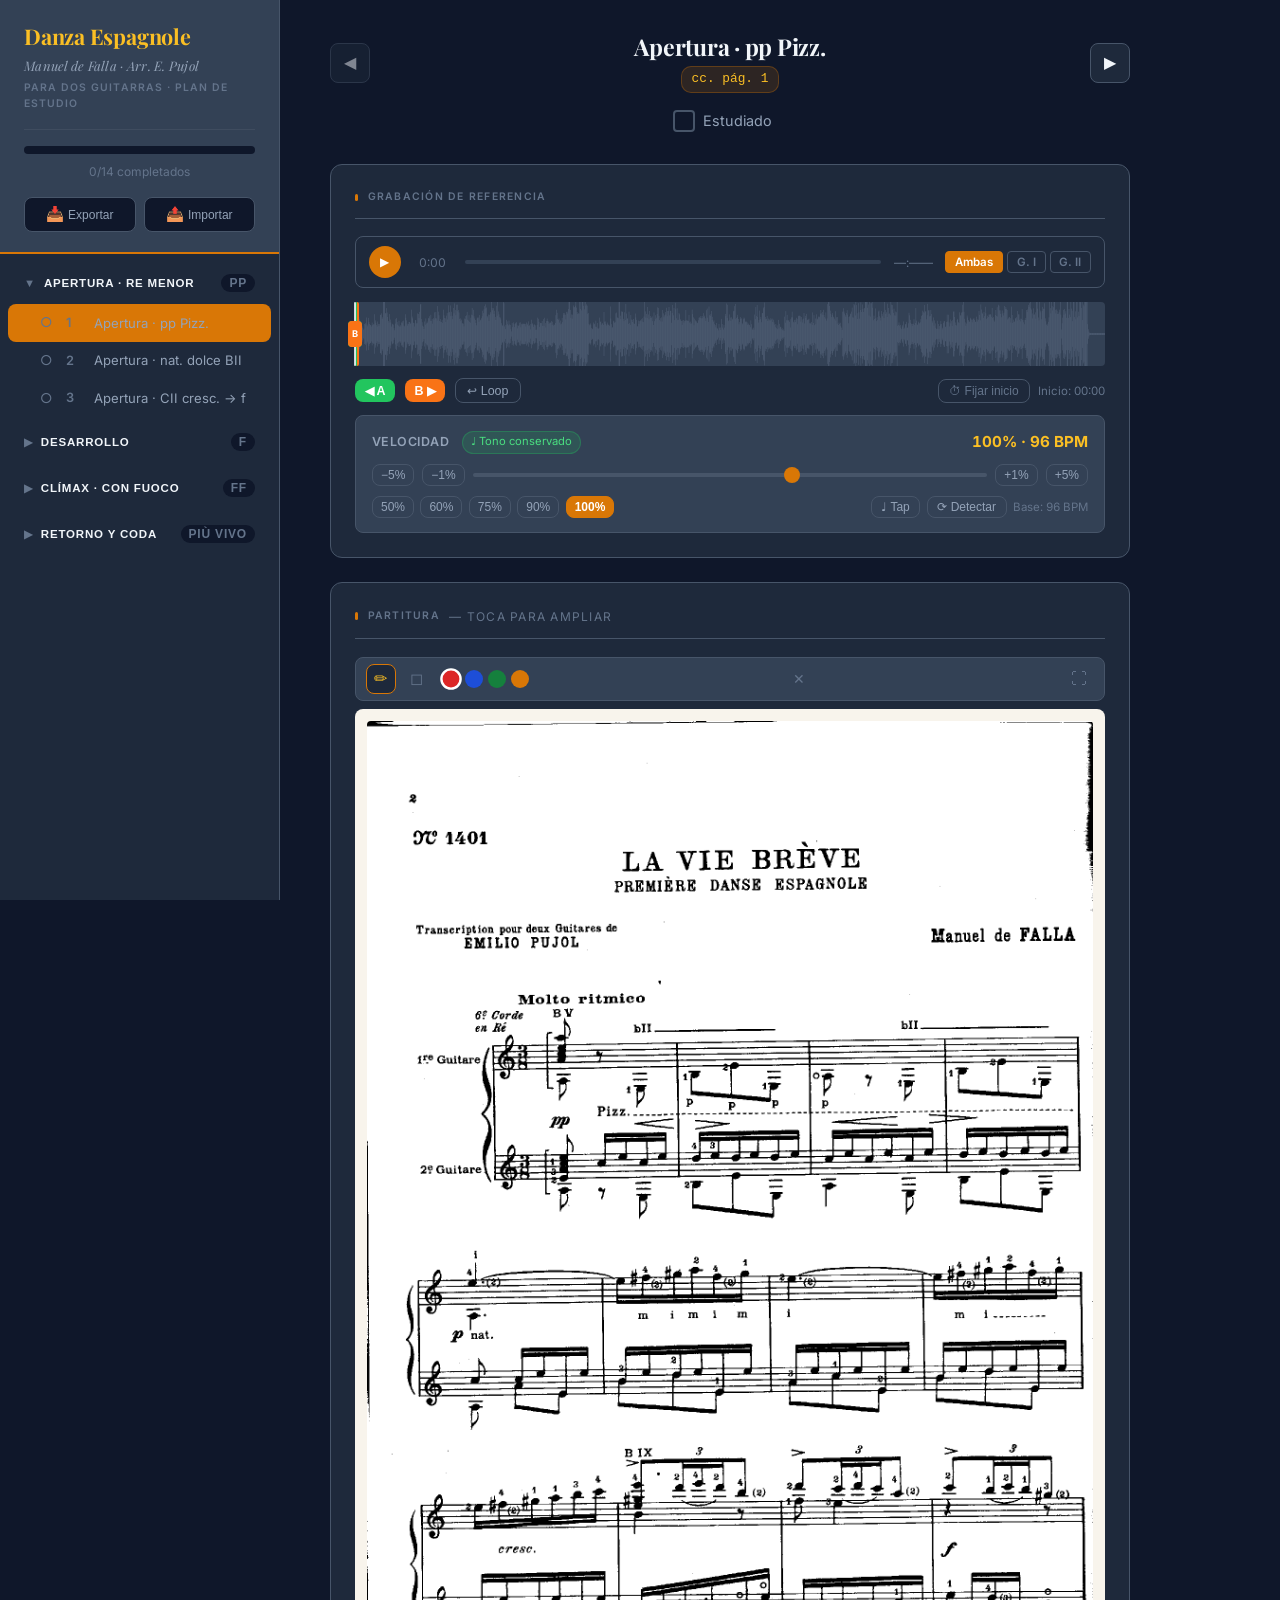
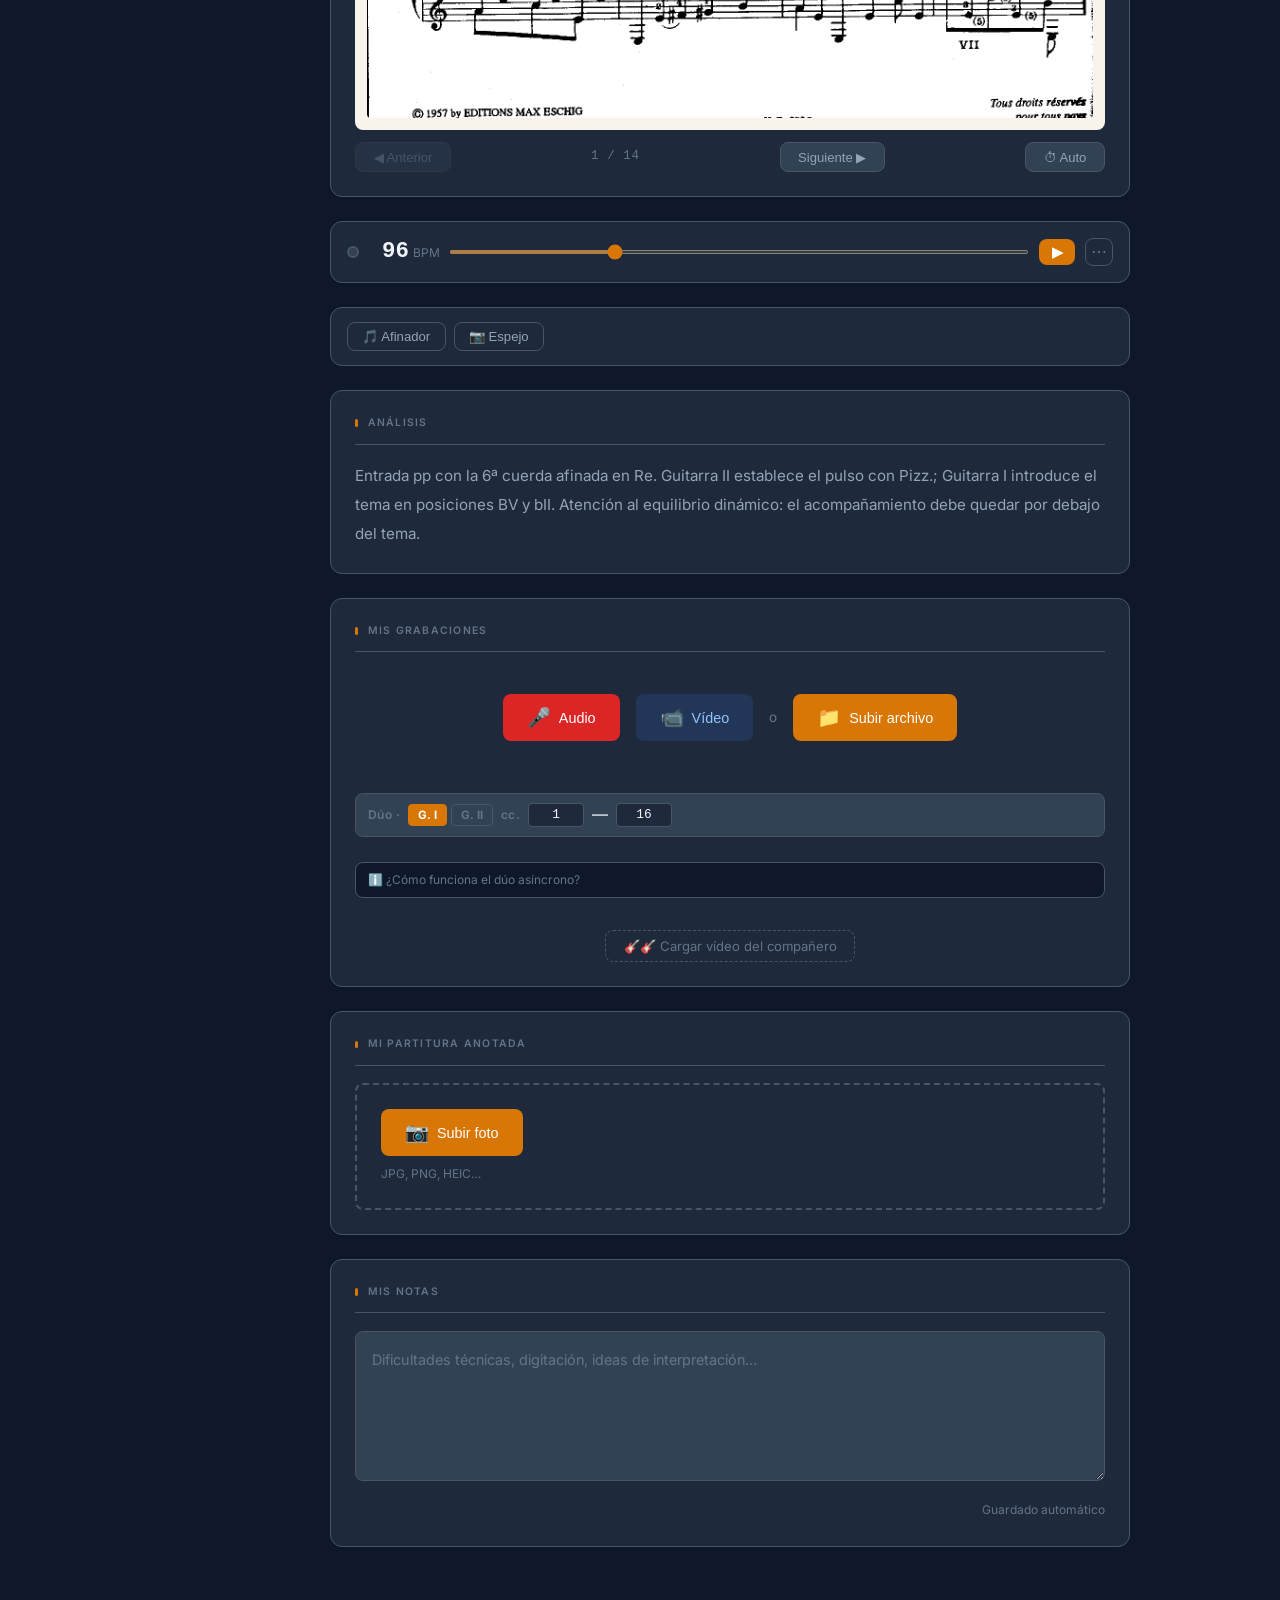
==== index.html @ 42be1118 "Add auto page-follow: score turns with audio playback Toggle button "⏱ Auto" in score nav. When acti" ====
<!DOCTYPE html>
<html lang="es">
<head>
    <meta charset="UTF-8">
    <meta name="viewport" content="width=device-width, initial-scale=1.0">
    <meta name="mobile-web-app-capable" content="yes">
    <meta name="apple-mobile-web-app-capable" content="yes">
    <meta name="apple-mobile-web-app-status-bar-style" content="black-translucent">
    <meta name="apple-mobile-web-app-title" content="Danza de Falla">
    <link rel="icon" href="data:image/svg+xml,<svg xmlns='http://www.w3.org/2000/svg' viewBox='0 0 100 100'><text y='.9em' font-size='90'>🎸</text></svg>">
    <meta name="theme-color" content="#0f172a">
    <title>Danza Espagnole · De Falla / Pujol — Plan de Estudio</title>
    <link rel="stylesheet" href="css/styles.css?v=13">
</head>
<body>
    <div class="app-container">
        <!-- Sidebar -->
        <aside class="sidebar" id="sidebar">
            <div class="sidebar-header">
                <h1>Danza Espagnole</h1>
                <p class="composer">Manuel de Falla · Arr. E. Pujol</p>
                <p class="subtitle">Para dos guitarras · Plan de Estudio</p>
                <div class="progress-container">
                    <div class="progress-bar">
                        <div class="progress-fill" id="progressFill"></div>
                    </div>
                    <span class="progress-text" id="progressText">0/14 completados</span>
                </div>

                <div class="backup-buttons">
                    <button class="backup-btn" id="exportBtn" title="Exportar backup">
                        <span>📥</span> Exportar
                    </button>
                    <button class="backup-btn" id="importBtn" title="Importar backup">
                        <span>📤</span> Importar
                    </button>
                    <input type="file" id="importInput" accept=".json" hidden>
                </div>
            </div>

            <nav class="sections-nav" id="sectionsNav">
                <div class="section-group">
                    <button class="section-header" data-section="apertura">
                        <span class="section-icon">▼</span>
                        <span class="section-title">Apertura · Re menor</span>
                        <span class="section-count">pp</span>
                    </button>
                    <div class="section-items" id="section-apertura"></div>
                </div>

                <div class="section-group">
                    <button class="section-header" data-section="desarrollo">
                        <span class="section-icon">▶</span>
                        <span class="section-title">Desarrollo</span>
                        <span class="section-count">f</span>
                    </button>
                    <div class="section-items collapsed" id="section-desarrollo"></div>
                </div>

                <div class="section-group">
                    <button class="section-header" data-section="climax">
                        <span class="section-icon">▶</span>
                        <span class="section-title">Clímax · Con fuoco</span>
                        <span class="section-count">ff</span>
                    </button>
                    <div class="section-items collapsed" id="section-climax"></div>
                </div>

                <div class="section-group">
                    <button class="section-header" data-section="coda">
                        <span class="section-icon">▶</span>
                        <span class="section-title">Retorno y Coda</span>
                        <span class="section-count">più vivo</span>
                    </button>
                    <div class="section-items collapsed" id="section-coda"></div>
                </div>
            </nav>
        </aside>

        <!-- Mobile menu button -->
        <button class="mobile-menu-btn" id="mobileMenuBtn">
            <span></span>
            <span></span>
            <span></span>
        </button>

        <!-- Main Content -->
        <main class="main-content" id="mainContent">
            <div class="pasaje-view" id="pasajeView">
                <!-- Header -->
                <div class="variation-header">
                    <div class="nav-buttons">
                        <button class="nav-btn" id="prevBtn" title="Anterior">◀</button>
                        <div class="title-block">
                            <h2 class="variation-title" id="pasajeTitulo">Cargando…</h2>
                            <span class="compases-badge" id="pasajeCompases"></span>
                        </div>
                        <button class="nav-btn" id="nextBtn" title="Siguiente">▶</button>
                    </div>
                    <div class="variation-status">
                        <label class="checkbox-container">
                            <input type="checkbox" id="completedCheckbox">
                            <span class="checkmark"></span>
                            <span class="checkbox-label">Estudiado</span>
                        </label>
                        <span class="date-completed" id="dateCompleted"></span>
                    </div>
                </div>

                <!-- Reference Recording -->
                <div class="reference-section">
                    <h3>Grabación de referencia</h3>

                    <!-- Audio element oculto — toda la lógica JS existente lo usa por id="refVideo" -->
                    <audio id="refVideo" preload="metadata">
                        <source src="media/danza-vida-breve-1080p.mp4" type="video/mp4">
                    </audio>

                    <!-- Barra de reproductor compacta -->
                    <div class="audio-player-bar">
                        <button class="audio-play-btn" id="audioPlayBtn" title="Reproducir / Pausar">▶</button>
                        <span class="audio-time" id="audioTime">0:00</span>
                        <div class="audio-seek-wrap" id="audioSeekWrap">
                            <div class="audio-seek-fill" id="audioSeekFill"></div>
                        </div>
                        <span class="audio-time" id="audioDuration">—:——</span>
                        <div class="source-selector">
                            <button class="src-btn active" data-src="both">Ambas</button>
                            <button class="src-btn" data-src="guitar1">G. I</button>
                            <button class="src-btn" data-src="guitar2">G. II</button>
                        </div>
                    </div>

                    <div class="ab-timeline" id="abTimeline">
                        <canvas id="waveformCanvas" class="waveform-canvas"></canvas>
                        <div class="ab-region" id="abRegion"></div>
                        <div class="ab-cursor" id="abCursor"></div>
                        <div class="ab-handle ab-handle-a" id="handleA"><span class="ab-label">A</span></div>
                        <div class="ab-handle ab-handle-b" id="handleB"><span class="ab-label">B</span></div>
                    </div>
                    <div class="video-controls-bar">
                        <button class="ab-set-btn ab-set-a" id="setABtn" title="Marcar A en posición actual">◀ A</button>
                        <button class="ab-set-btn ab-set-b" id="setBBtn" title="Marcar B en posición actual">B ▶</button>
                        <button class="loop-btn" id="loopBtn">↩ Loop</button>
                        <div class="time-set-controls">
                            <button class="time-set-btn" id="setTimeBtn" title="Fijar como inicio de sección">⏱ Fijar inicio</button>
                            <span class="time-set-hint" id="timeSetHint"></span>
                        </div>
                    </div>

                    <!-- Panel de velocidad / BPM -->
                    <div class="speed-panel">
                        <div class="speed-header">
                            <span class="speed-title">Velocidad</span>
                            <span class="pitch-badge">♩ Tono conservado</span>
                            <span class="speed-readout" id="speedReadout">100% · 96 BPM</span>
                        </div>
                        <div class="speed-slider-row">
                            <button class="speed-step" data-delta="-5">−5%</button>
                            <button class="speed-step" data-delta="-1">−1%</button>
                            <input type="range" id="speedSlider" min="50" max="130" step="1" value="100">
                            <button class="speed-step" data-delta="1">+1%</button>
                            <button class="speed-step" data-delta="5">+5%</button>
                        </div>
                        <div class="speed-bottom-row">
                            <button class="speed-preset" data-pct="50">50%</button>
                            <button class="speed-preset" data-pct="60">60%</button>
                            <button class="speed-preset" data-pct="75">75%</button>
                            <button class="speed-preset" data-pct="90">90%</button>
                            <button class="speed-preset active" data-pct="100">100%</button>
                            <span class="speed-sep"></span>
                            <button class="tap-btn" id="tapBtn">♩ Tap</button>
                            <button class="detect-btn" id="detectBtn">⟳ Detectar</button>
                            <span class="bpm-base-label" id="bpmBaseLabel">Base: 96 BPM</span>
                        </div>
                    </div>
                </div>

                <!-- Score Image -->
                <div class="manuscript-section">
                    <h3>Partitura <span class="zoom-hint">— toca para ampliar</span></h3>
                    <div class="annotation-toolbar" id="annotationToolbar">
                        <button class="anno-btn active" id="annoPencil" title="Lápiz">✏</button>
                        <button class="anno-btn" id="annoEraser" title="Goma">◻</button>
                        <div class="anno-colors">
                            <button class="anno-color-btn active" data-color="#dc2626" title="Rojo" style="background:#dc2626"></button>
                            <button class="anno-color-btn" data-color="#1d4ed8" title="Azul" style="background:#1d4ed8"></button>
                            <button class="anno-color-btn" data-color="#15803d" title="Verde" style="background:#15803d"></button>
                            <button class="anno-color-btn" data-color="#d97706" title="Naranja" style="background:#d97706"></button>
                        </div>
                        <button class="anno-clear-btn" id="annoClear" title="Borrar anotaciones">✕</button>
                    <button class="anno-btn anno-open-fs" id="annoOpenFs" title="Pantalla completa">⛶</button>
                    </div>
                    <div class="manuscript-container">
                        <div class="score-annotation-wrapper">
                            <img id="manuscriptImg" src="" alt="Partitura" title="Toca para ampliar">
                            <canvas id="annotationCanvas" class="annotation-canvas"></canvas>
                        </div>
                    </div>
                    <div class="score-page-nav">
                        <button class="page-nav-btn" id="scorePrevBtn" title="Página anterior (←)" disabled>◀ Anterior</button>
                        <span class="page-nav-info" id="pageNavInfo">1 / 14</span>
                        <button class="page-nav-btn" id="scoreNextBtn" title="Página siguiente (→)">Siguiente ▶</button>
                        <button class="page-nav-btn page-auto-btn" id="autoFollowBtn" title="Pasar páginas automáticamente según el audio">⏱ Auto</button>
                    </div>
                </div>

                <!-- Fullscreen overlay -->
                <div class="score-overlay" id="scoreOverlay">
                    <img id="scoreOverlayImg" src="" alt="Partitura ampliada">
                </div>

                <!-- Metronome (compact) -->
                <div class="metronome-section">
                    <div class="metro-compact">
                        <span class="metro-beat" id="metroBeat"></span>
                        <div class="metro-bpm-display">
                            <span class="metro-bpm" id="metroBpm">96</span>
                            <span class="metro-label">BPM</span>
                        </div>
                        <input type="range" class="metro-slider" id="metroSlider" min="40" max="240" value="96">
                        <button class="metro-btn" id="metroBtn">▶</button>
                        <button class="metro-more-btn" id="metroMoreBtn" title="Más opciones">⋯</button>
                    </div>
                    <div class="metro-extras" id="metroExtras">
                        <div class="metro-presets">
                            <button class="metro-preset" data-bpm="60">60</button>
                            <button class="metro-preset" data-bpm="72">72</button>
                            <button class="metro-preset active" data-bpm="96">96 ♩</button>
                            <button class="metro-preset" data-bpm="108">108</button>
                            <button class="metro-preset" data-bpm="120">120</button>
                        </div>
                        <div class="tempo-log-container">
                            <button class="tempo-save-btn" id="tempoSaveBtn">Guardar sesión · <span id="tempoSaveBpmLabel">96</span> BPM</button>
                            <div class="tempo-history" id="tempoHistory"></div>
                        </div>
                    </div>
                </div>

                <!-- Herramientas -->
                <div class="tools-section">
                    <div class="tools-toggle-row">
                        <button class="tool-toggle-btn" id="tunerToggle">🎵 Afinador</button>
                        <button class="tool-toggle-btn" id="mirrorToggle">📷 Espejo</button>
                    </div>

                    <div class="tuner-panel" id="tunerPanel" style="display:none">
                        <div class="tuner-gauge-wrap">
                            <span class="gauge-sign">♭</span>
                            <div class="gauge-track">
                                <div class="gauge-center-mark"></div>
                                <div class="gauge-needle" id="gaugeNeedle"></div>
                            </div>
                            <span class="gauge-sign">♯</span>
                        </div>
                        <div class="tuner-note-display">
                            <span class="tuner-note" id="tunerNote">—</span><span class="tuner-octave" id="tunerOctave"></span>
                        </div>
                        <div class="tuner-cents" id="tunerCents"></div>
                        <div class="tuner-strings">
                            <span class="string-ref" data-note="E2">E2</span>
                            <span class="string-ref" data-note="A2">A2</span>
                            <span class="string-ref" data-note="D3">D3</span>
                            <span class="string-ref" data-note="G3">G3</span>
                            <span class="string-ref" data-note="B3">B3</span>
                            <span class="string-ref" data-note="E4">E4</span>
                        </div>
                    </div>

                    <div class="mirror-panel" id="mirrorPanel" style="display:none">
                        <video id="mirrorVideo" autoplay muted playsinline class="mirror-video"></video>
                    </div>
                </div>

                <!-- Description -->
                <div class="description-section">
                    <h3>Análisis</h3>
                    <p id="pasajeDescripcion"></p>
                </div>

                <!-- Recording Section -->
                <div class="recording-section">
                    <h3>Mis Grabaciones</h3>
                    <div class="recording-container">
                        <div class="audio-options" id="audioOptions">
                            <button class="record-btn" id="recordBtn">
                                <span class="record-icon">🎤</span>
                                <span>Audio</span>
                            </button>
                            <button class="record-btn record-btn-video" id="recordVideoBtn">
                                <span class="record-icon">📹</span>
                                <span>Vídeo</span>
                            </button>
                            <span class="audio-separator">o</span>
                            <input type="file" id="audioInput" accept="audio/*" hidden>
                            <button class="upload-btn" id="uploadBtn">
                                <span class="upload-icon">📁</span>
                                <span>Subir archivo</span>
                            </button>
                        </div>
                        <!-- Dúo bar: guitarra + compás -->
                        <div class="duo-bar" id="duoBar">
                            <span class="duo-bar-label">Dúo ·</span>
                            <div class="duo-guitar-sel">
                                <button class="duo-g-btn active" data-g="I">G. I</button>
                                <button class="duo-g-btn" data-g="II">G. II</button>
                            </div>
                            <span class="duo-bar-label">cc.</span>
                            <input type="number" id="duoCcFrom" class="duo-cc-input" min="1" max="999" value="1">
                            <span class="duo-bar-sep">—</span>
                            <input type="number" id="duoCcTo" class="duo-cc-input" min="1" max="999" value="16">
                        </div>
                        <div class="recorder-active" id="recorderActive" style="display: none;">
                            <div class="recording-indicator">
                                <span class="rec-dot"></span>
                                <span class="rec-text">REC</span>
                                <span class="rec-time" id="recTime">00:00</span>
                            </div>
                            <button class="stop-btn" id="stopBtn">
                                <span>■</span> Parar
                            </button>
                        </div>
                        <!-- Webcam preview durante grabación de vídeo -->
                        <div class="video-recorder-active" id="videoRecorderActive" style="display: none;">
                            <video id="webcamPreview" autoplay muted playsinline class="webcam-preview"></video>
                            <div class="recording-indicator">
                                <span class="rec-dot"></span>
                                <span class="rec-text">REC</span>
                                <span class="rec-time" id="recVideoTime">00:00</span>
                            </div>
                            <button class="stop-btn" id="stopVideoBtn">
                                <span>■</span> Parar
                            </button>
                        </div>
                        <div class="recordings-list" id="recordingsList"></div>
                        <div class="recordings-list" id="videosList"></div>

                        <!-- Explicación dúo -->
                        <details class="duo-info">
                            <summary>ℹ️ ¿Cómo funciona el dúo asíncrono?</summary>
                            <ol class="duo-info-steps">
                                <li><strong>Persona A</strong> selecciona <em>G. I</em> (o G. II), escribe el rango de compases, graba su parte y descarga el vídeo con ⬇. Lo manda por WhatsApp o email.</li>
                                <li><strong>Persona B</strong> carga ese fichero con el botón de abajo → aparece en el slot izquierdo del split screen.</li>
                                <li>B graba su parte en el mismo rango de compases. En la lista de vídeos pulsa <strong>▷</strong> para cargarlo en el slot derecho.</li>
                                <li>Pulsa <strong>Reproducir juntos</strong>. Si hay desfase, ajusta el slider <em>Compañero ±</em>. Cambia el tempo para estudiar despacio.</li>
                            </ol>
                        </details>

                        <!-- Cargar vídeo del compañero -->
                        <div class="duo-partner-area" id="duoPartnerArea">
                            <input type="file" id="duoPartnerInput" accept="video/*" hidden>
                            <button class="duo-partner-btn" id="duoPartnerBtn">🎸🎸 Cargar vídeo del compañero</button>
                        </div>

                        <!-- Split screen dúo -->
                        <div class="duo-splitscreen" id="duoSplitscreen" style="display:none">
                            <div class="duo-ss-head">
                                <span class="duo-ss-title">Vista dúo</span>
                                <button class="duo-close-btn" id="duoCloseBtn">✕ Cerrar</button>
                            </div>
                            <div class="duo-videos-row">
                                <div class="duo-slot">
                                    <div class="duo-slot-label" id="duoLabelA">Compañero</div>
                                    <video class="duo-video" id="duoVideoA" playsinline></video>
                                </div>
                                <div class="duo-slot">
                                    <div class="duo-slot-label" id="duoLabelB">Mi grabación</div>
                                    <video class="duo-video" id="duoVideoB" playsinline></video>
                                    <p class="duo-slot-hint" id="duoSlotBHint">Pulsa "▷ Dúo" en una de tus grabaciones</p>
                                </div>
                            </div>
                            <div class="duo-sync-bar">
                                <button class="duo-play-btn" id="duoPlayBtn">▶ Reproducir juntos</button>
                                <div class="duo-tempo-wrap">
                                    <span class="duo-offset-label">Tempo</span>
                                    <button class="duo-tempo-btn" data-rate="0.5">50%</button>
                                    <button class="duo-tempo-btn" data-rate="0.75">75%</button>
                                    <button class="duo-tempo-btn active" data-rate="1">100%</button>
                                </div>
                                <div class="duo-offset-wrap">
                                    <span class="duo-offset-label">Compañero ±</span>
                                    <input type="range" id="duoOffsetSlider" min="-3000" max="3000" step="50" value="0">
                                    <span class="duo-offset-val" id="duoOffsetVal">0 ms</span>
                                </div>
                            </div>
                        </div>
                    </div>
                </div>

                <!-- My Score Photo Section -->
                <div class="score-photo-section">
                    <h3>Mi Partitura Anotada</h3>
                    <div class="score-photo-container">
                        <div class="photo-upload-area" id="photoUploadArea">
                            <input type="file" id="photoInput" accept="image/*" hidden>
                            <button class="photo-upload-btn" id="photoUploadBtn">
                                <span class="photo-icon">📷</span>
                                <span>Subir foto</span>
                            </button>
                            <p class="upload-hint">JPG, PNG, HEIC…</p>
                        </div>
                        <div class="photo-preview-container" id="photoPreviewContainer" style="display: none;">
                            <img id="photoPreview" src="" alt="Mi partitura anotada">
                            <button class="remove-photo-btn" id="removePhotoBtn" title="Eliminar foto">✕</button>
                        </div>
                    </div>
                </div>

                <!-- Notes Section -->
                <div class="notes-section">
                    <h3>Mis Notas</h3>
                    <textarea id="notesTextarea" placeholder="Dificultades técnicas, digitación, ideas de interpretación…"></textarea>
                    <div class="notes-footer">
                        <span class="autosave-indicator" id="autosaveIndicator">Guardado automático</span>
                    </div>
                </div>
            </div>
        </main>
    </div>

<!-- Fullscreen annotation overlay -->
<div class="anno-fullscreen" id="annoFullscreen">
    <div class="anno-fs-toolbar">
        <button class="anno-btn active" id="annoPencilFs" title="Lápiz">✏</button>
        <button class="anno-btn" id="annoEraserFs" title="Goma">◻</button>
        <div class="anno-colors">
            <button class="anno-color-btn active" data-color="#dc2626" title="Rojo" style="background:#dc2626"></button>
            <button class="anno-color-btn" data-color="#1d4ed8" title="Azul" style="background:#1d4ed8"></button>
            <button class="anno-color-btn" data-color="#15803d" title="Verde" style="background:#15803d"></button>
            <button class="anno-color-btn" data-color="#d97706" title="Naranja" style="background:#d97706"></button>
        </div>
        <button class="anno-clear-btn" id="annoClearFs" title="Borrar anotaciones">✕</button>
        <button class="anno-fs-done" id="annoFsDone">✓ Listo</button>
    </div>
    <div class="anno-fs-body">
        <div class="anno-fs-img-wrap">
            <img id="annoFsImg" src="" alt="Partitura">
            <canvas id="annoFsCanvas" class="annotation-canvas"></canvas>
        </div>
    </div>
</div>
    <script src="js/data.js?v=7"></script>
    <script src="js/waveforms.js?v=1"></script>
    <script src="js/app.js?v=22"></script>
</body>
</html>
---- css/styles.css ----
@import url('https://fonts.googleapis.com/css2?family=Playfair+Display:ital,wght@0,400;0,600;0,700;1,400&family=Inter:wght@400;500;600&display=swap');

/* Reset y variables */
* {
    margin: 0;
    padding: 0;
    box-sizing: border-box;
}

:root {
    --bg-primary: #0f172a;
    --bg-secondary: #1e293b;
    --bg-tertiary: #334155;
    --text-primary: #f1f5f9;
    --text-secondary: #94a3b8;
    --text-muted: #64748b;
    --accent: #d97706;
    --accent-hover: #b45309;
    --accent-light: #fbbf24;
    --accent-green: #22c55e;
    --accent-green-light: #4ade80;
    --border-color: #475569;
    --shadow: 0 4px 6px -1px rgba(0, 0, 0, 0.3);
    --radius: 8px;
    --radius-lg: 12px;
}

body {
    font-family: 'Inter', -apple-system, BlinkMacSystemFont, 'Segoe UI', sans-serif;
    background-color: var(--bg-primary);
    color: var(--text-primary);
    line-height: 1.6;
    min-height: 100vh;
    -webkit-font-smoothing: antialiased;
}

.app-container {
    display: flex;
    min-height: 100vh;
}

/* Sidebar */
.sidebar {
    width: 280px;
    background-color: var(--bg-secondary);
    border-right: 1px solid var(--border-color);
    display: flex;
    flex-direction: column;
    position: fixed;
    height: 100vh;
    overflow-y: auto;
    z-index: 100;
    transition: transform 0.3s ease;
}

.sidebar-header {
    padding: 1.5rem 1.5rem 1.25rem;
    border-bottom: 2px solid var(--accent);
    background-color: var(--bg-tertiary);
}

.sidebar-header h1 {
    font-family: 'Playfair Display', serif;
    font-size: 1.35rem;
    font-weight: 700;
    letter-spacing: -0.01em;
    line-height: 1.2;
    margin-bottom: 0.3rem;
    color: var(--accent-light);
}

.composer {
    font-family: 'Playfair Display', serif;
    font-size: 0.82rem;
    font-weight: 400;
    font-style: italic;
    letter-spacing: 0.02em;
    color: var(--text-secondary);
    margin-bottom: 0.25rem;
}

.subtitle {
    font-size: 0.65rem;
    font-weight: 600;
    letter-spacing: 0.1em;
    text-transform: uppercase;
    color: var(--text-muted);
    margin-bottom: 1rem;
}

/* Progress Bar */
.progress-container {
    margin-top: 1rem;
    padding-top: 1rem;
    border-top: 1px solid rgba(255, 255, 255, 0.06);
}

.progress-bar {
    height: 8px;
    background-color: var(--bg-primary);
    border-radius: 4px;
    overflow: hidden;
}

.progress-fill {
    height: 100%;
    background: linear-gradient(90deg, var(--accent), var(--accent-light));
    border-radius: 4px;
    width: 0%;
    transition: width 0.5s ease;
}

.progress-text {
    display: block;
    font-size: 0.75rem;
    color: var(--text-muted);
    margin-top: 0.5rem;
    text-align: center;
}

/* Sections Navigation */
.sections-nav {
    flex: 1;
    overflow-y: auto;
    padding: 0.5rem;
}

.section-group {
    margin-bottom: 0.25rem;
}

.section-header {
    width: 100%;
    display: flex;
    align-items: center;
    gap: 0.5rem;
    padding: 0.75rem 1rem;
    background-color: transparent;
    border: none;
    color: var(--text-primary);
    font-size: 0.72rem;
    font-weight: 600;
    letter-spacing: 0.07em;
    text-transform: uppercase;
    cursor: pointer;
    border-radius: var(--radius);
    transition: background-color 0.2s;
}

.section-header:hover {
    background-color: var(--bg-tertiary);
}

.section-icon {
    font-size: 0.7rem;
    color: var(--text-muted);
    transition: transform 0.2s;
}

.section-title {
    flex: 1;
    text-align: left;
}

.section-count {
    font-size: 0.75rem;
    color: var(--text-muted);
    background-color: var(--bg-primary);
    padding: 0.125rem 0.5rem;
    border-radius: 10px;
}

.section-items {
    max-height: 1000px;
    overflow: hidden;
    transition: max-height 0.3s ease;
}

.section-items.collapsed {
    max-height: 0;
}

.variation-item {
    display: flex;
    align-items: center;
    gap: 0.5rem;
    padding: 0.5rem 1rem 0.5rem 2rem;
    cursor: pointer;
    border-radius: var(--radius);
    transition: background-color 0.2s;
    font-size: 0.85rem;
}

.variation-item:hover {
    background-color: var(--bg-tertiary);
}

.variation-item.active {
    background-color: var(--accent);
}

.variation-item.completed .item-check {
    color: var(--accent-green);
}

.item-check {
    width: 18px;
    color: var(--text-muted);
}

.item-number {
    font-weight: 600;
    min-width: 20px;
    color: var(--text-muted);
    font-size: 0.8rem;
}

.item-title {
    color: var(--text-secondary);
    font-size: 0.82rem;
    white-space: nowrap;
    overflow: hidden;
    text-overflow: ellipsis;
}

/* Mobile Menu Button */
.mobile-menu-btn {
    display: none;
    position: fixed;
    top: 1rem;
    left: 1rem;
    z-index: 200;
    width: 40px;
    height: 40px;
    background-color: var(--bg-secondary);
    border: 1px solid var(--border-color);
    border-radius: var(--radius);
    cursor: pointer;
    flex-direction: column;
    justify-content: center;
    align-items: center;
    gap: 4px;
}

.mobile-menu-btn span {
    display: block;
    width: 20px;
    height: 2px;
    background-color: var(--text-primary);
    transition: transform 0.2s;
}

/* Main Content */
.main-content {
    flex: 1;
    margin-left: 280px;
    padding: 2rem;
    max-width: 900px;
}

.pasaje-view {
    max-width: 800px;
    margin: 0 auto;
}

/* Variation Header */
.variation-header {
    margin-bottom: 2rem;
}

.nav-buttons {
    display: flex;
    align-items: center;
    gap: 1rem;
    margin-bottom: 1rem;
}

.nav-btn {
    width: 40px;
    height: 40px;
    background-color: var(--bg-secondary);
    border: 1px solid var(--border-color);
    border-radius: var(--radius);
    color: var(--text-primary);
    cursor: pointer;
    font-size: 1rem;
    transition: background-color 0.2s, transform 0.1s;
    flex-shrink: 0;
}

.nav-btn:hover {
    background-color: var(--bg-tertiary);
}

.nav-btn:active {
    transform: scale(0.95);
}

.nav-btn:disabled {
    opacity: 0.5;
    cursor: not-allowed;
}

.title-block {
    flex: 1;
    text-align: center;
}

.variation-title {
    font-family: 'Playfair Display', serif;
    font-size: 1.45rem;
    font-weight: 700;
    letter-spacing: -0.01em;
    line-height: 1.25;
    margin-bottom: 0.2rem;
}

.compases-badge {
    display: inline-block;
    font-size: 0.8rem;
    color: var(--accent-light);
    background-color: rgba(217, 119, 6, 0.15);
    padding: 0.15rem 0.6rem;
    border-radius: 10px;
    border: 1px solid rgba(217, 119, 6, 0.3);
    font-family: monospace;
}

.variation-status {
    display: flex;
    align-items: center;
    gap: 1rem;
    justify-content: center;
}

/* Custom Checkbox */
.checkbox-container {
    display: flex;
    align-items: center;
    gap: 0.5rem;
    cursor: pointer;
    user-select: none;
}

.checkbox-container input {
    display: none;
}

.checkmark {
    width: 22px;
    height: 22px;
    border: 2px solid var(--border-color);
    border-radius: 4px;
    display: flex;
    align-items: center;
    justify-content: center;
    transition: all 0.2s;
}

.checkbox-container input:checked + .checkmark {
    background-color: var(--accent-green);
    border-color: var(--accent-green);
}

.checkbox-container input:checked + .checkmark::after {
    content: '✓';
    color: white;
    font-size: 14px;
    font-weight: bold;
}

.checkbox-label {
    font-size: 0.9rem;
    color: var(--text-secondary);
}

.date-completed {
    font-size: 0.8rem;
    color: var(--text-muted);
}

/* Sections */
.manuscript-section,
.description-section,
.recording-section,
.notes-section,
.score-photo-section {
    background-color: var(--bg-secondary);
    border-radius: var(--radius-lg);
    padding: 1.5rem;
    margin-bottom: 1.5rem;
    border: 1px solid var(--border-color);
}

.manuscript-section h3,
.description-section h3,
.recording-section h3,
.notes-section h3,
.score-photo-section h3,
.reference-section h3,
.metronome-section h3 {
    font-size: 0.65rem;
    font-weight: 600;
    letter-spacing: 0.12em;
    text-transform: uppercase;
    color: var(--text-muted);
    margin-bottom: 1.1rem;
    padding-bottom: 0.75rem;
    border-bottom: 1px solid var(--border-color);
    display: flex;
    align-items: center;
    gap: 0.6rem;
}

.manuscript-section h3::before,
.description-section h3::before,
.recording-section h3::before,
.notes-section h3::before,
.score-photo-section h3::before,
.reference-section h3::before,
.metronome-section h3::before {
    content: '';
    display: inline-block;
    width: 3px;
    height: 0.75em;
    background-color: var(--accent);
    border-radius: 2px;
    flex-shrink: 0;
}

/* Reference Recording */
.reference-section {
    background-color: var(--bg-secondary);
    border-radius: var(--radius-lg);
    padding: 1.5rem;
    margin-bottom: 1.5rem;
    border: 1px solid var(--border-color);
}

/* reference-section h3 — unified above */

.yt-container {
    position: relative;
    padding-bottom: 56.25%;
    height: 0;
    overflow: hidden;
    border-radius: var(--radius);
}

.yt-container iframe {
    position: absolute;
    top: 0;
    left: 0;
    width: 100%;
    height: 100%;
    border-radius: var(--radius);
}

.local-video-container {
    border-radius: var(--radius);
    overflow: hidden;
    background: #000;
}

.local-video-container video {
    width: 100%;
    display: block;
    border-radius: var(--radius);
    max-height: 420px;
}

.ref-performer {
    font-size: 0.8em;
    font-weight: 400;
    color: var(--text-secondary);
    font-family: 'Inter', sans-serif;
}

/* ── AB Timeline ── */
.ab-timeline {
    position: relative;
    height: 64px;
    background: var(--bg-tertiary);
    border-radius: 4px;
    margin-top: 0.9rem;
    cursor: pointer;
    overflow: visible;
    user-select: none;
}

.waveform-canvas {
    position: absolute;
    inset: 0;
    width: 100%;
    height: 100%;
    display: block;
    border-radius: 4px;
    z-index: 0;
    pointer-events: none;
}

.ab-region {
    position: absolute;
    top: 0;
    height: 100%;
    background: rgba(34, 197, 94, 0.18);
    border-left: 2px solid #22c55e;
    border-right: 2px solid #f97316;
    pointer-events: none;
    border-radius: 2px;
    z-index: 1;
}

.ab-cursor {
    position: absolute;
    top: 0;
    height: 100%;
    width: 2px;
    background: rgba(241, 245, 249, 0.85);
    transform: translateX(-50%);
    pointer-events: none;
    border-radius: 1px;
    z-index: 1;
}

.ab-handle {
    position: absolute;
    top: 50%;
    width: 14px;
    height: 26px;
    transform: translate(-50%, -50%);
    border-radius: 4px;
    cursor: ew-resize;
    display: flex;
    align-items: center;
    justify-content: center;
    z-index: 2;
    touch-action: none;
}

.ab-handle-a { background: #22c55e; }
.ab-handle-b { background: #f97316; }

.ab-label {
    font-size: 0.58rem;
    font-weight: 700;
    color: #fff;
    pointer-events: none;
}

.ab-set-btn {
    border: none;
    padding: 0.25rem 0.6rem;
    border-radius: var(--radius);
    font-size: 0.78rem;
    font-weight: 600;
    cursor: pointer;
    transition: opacity 0.15s;
}

.ab-set-a { background: #22c55e; color: #fff; }
.ab-set-a:hover { opacity: 0.85; }
.ab-set-b { background: #f97316; color: #fff; }
.ab-set-b:hover { opacity: 0.85; }

/* ── Barra de controles AB/Loop ── */
.video-controls-bar {
    display: flex;
    align-items: center;
    flex-wrap: wrap;
    gap: 0.6rem;
    margin-top: 0.75rem;
}

.loop-btn {
    background: transparent;
    border: 1px solid var(--border-color);
    color: var(--text-secondary);
    padding: 0.25rem 0.7rem;
    border-radius: var(--radius);
    font-size: 0.78rem;
    cursor: pointer;
    transition: all 0.15s;
}
.loop-btn:hover { border-color: var(--accent-green); color: var(--accent-green-light); }
.loop-btn.active { background: var(--accent-green); border-color: var(--accent-green); color: #fff; font-weight: 600; }

.time-set-controls { display: flex; align-items: center; gap: 0.5rem; margin-left: auto; }

.time-set-btn {
    background: transparent;
    border: 1px solid var(--border-color);
    color: var(--text-muted);
    padding: 0.25rem 0.65rem;
    border-radius: var(--radius);
    font-size: 0.75rem;
    cursor: pointer;
    transition: all 0.15s;
}
.time-set-btn:hover { border-color: var(--accent); color: var(--accent-light); }
.time-set-hint { font-size: 0.72rem; color: var(--text-muted); }

/* ── Panel de velocidad / BPM ── */
.speed-panel {
    background: var(--bg-tertiary);
    border: 1px solid var(--border-color);
    border-radius: var(--radius);
    padding: 0.85rem 1rem;
    margin-top: 0.75rem;
    display: flex;
    flex-direction: column;
    gap: 0.6rem;
}

.speed-header {
    display: flex;
    align-items: center;
    gap: 0.75rem;
}

.speed-title {
    font-size: 0.78rem;
    font-weight: 600;
    color: var(--text-secondary);
    text-transform: uppercase;
    letter-spacing: 0.04em;
}

.pitch-badge {
    font-size: 0.7rem;
    background: rgba(34,197,94,0.15);
    color: var(--accent-green-light);
    border: 1px solid rgba(34,197,94,0.3);
    padding: 0.1rem 0.5rem;
    border-radius: 99px;
}

.speed-readout {
    margin-left: auto;
    font-size: 0.95rem;
    font-weight: 700;
    color: var(--accent-light);
    font-variant-numeric: tabular-nums;
}

.speed-slider-row {
    display: flex;
    align-items: center;
    gap: 0.5rem;
}

.speed-step {
    background: transparent;
    border: 1px solid var(--border-color);
    color: var(--text-secondary);
    padding: 0.2rem 0.5rem;
    border-radius: var(--radius);
    font-size: 0.75rem;
    cursor: pointer;
    white-space: nowrap;
    transition: all 0.15s;
    font-variant-numeric: tabular-nums;
}
.speed-step:hover { border-color: var(--accent); color: var(--accent-light); }

#speedSlider {
    flex: 1;
    -webkit-appearance: none;
    height: 4px;
    border-radius: 2px;
    background: var(--border-color);
    outline: none;
    cursor: pointer;
}
#speedSlider::-webkit-slider-thumb {
    -webkit-appearance: none;
    width: 16px; height: 16px;
    border-radius: 50%;
    background: var(--accent);
    cursor: grab;
    transition: transform 0.1s;
}
#speedSlider::-webkit-slider-thumb:active { transform: scale(1.2); }
#speedSlider::-moz-range-thumb {
    width: 16px; height: 16px;
    border-radius: 50%;
    background: var(--accent);
    border: none;
    cursor: grab;
}

.speed-bottom-row {
    display: flex;
    align-items: center;
    gap: 0.4rem;
    flex-wrap: wrap;
}

.speed-preset {
    background: transparent;
    border: 1px solid var(--border-color);
    color: var(--text-secondary);
    padding: 0.2rem 0.5rem;
    border-radius: var(--radius);
    font-size: 0.75rem;
    cursor: pointer;
    transition: all 0.15s;
}
.speed-preset:hover { border-color: var(--accent); color: var(--accent-light); }
.speed-preset.active { background: var(--accent); border-color: var(--accent); color: #fff; font-weight: 600; }

.speed-sep { flex: 1; }

.tap-btn, .detect-btn {
    background: transparent;
    border: 1px solid var(--border-color);
    color: var(--text-secondary);
    padding: 0.2rem 0.6rem;
    border-radius: var(--radius);
    font-size: 0.75rem;
    cursor: pointer;
    transition: all 0.15s;
}
.tap-btn:hover { border-color: var(--accent-light); color: var(--accent-light); }
.detect-btn:hover { border-color: #818cf8; color: #a5b4fc; }
.detect-btn:disabled { opacity: 0.5; cursor: default; }

.bpm-base-label {
    font-size: 0.72rem;
    color: var(--text-muted);
    font-variant-numeric: tabular-nums;
}

/* Metronome */
.metronome-section {
    background-color: var(--bg-secondary);
    border-radius: var(--radius-lg);
    padding: 0.75rem 1rem;
    margin-bottom: 1.5rem;
    border: 1px solid var(--border-color);
}

/* Fila compacta principal */
.metro-compact {
    display: flex;
    align-items: center;
    gap: 0.6rem;
}

.metro-beat {
    flex-shrink: 0;
    width: 12px;
    height: 12px;
    border-radius: 50%;
    background-color: var(--bg-tertiary);
    border: 2px solid var(--border-color);
    transition: background-color 0.05s, border-color 0.05s;
}
.metro-beat.on {
    background-color: var(--accent-light);
    border-color: var(--accent-light);
    box-shadow: 0 0 6px var(--accent);
}

.metro-bpm-display {
    display: flex;
    align-items: baseline;
    gap: 0.25rem;
    flex-shrink: 0;
}

.metro-bpm {
    font-size: 1.4rem;
    font-weight: 700;
    font-family: monospace;
    color: var(--text-primary);
    min-width: 3ch;
    text-align: right;
}

.metro-label {
    font-size: 0.75rem;
    color: var(--text-muted);
}

.metro-slider {
    flex: 1;
    accent-color: var(--accent);
    height: 4px;
    cursor: pointer;
    min-width: 0;
}

.metro-btn {
    flex-shrink: 0;
    padding: 0.3rem 0.8rem;
    background-color: var(--accent);
    border: none;
    border-radius: var(--radius);
    color: white;
    font-size: 0.85rem;
    font-weight: 600;
    cursor: pointer;
    transition: background-color 0.2s;
}
.metro-btn:hover { background-color: var(--accent-hover); }
.metro-btn.running { background-color: #dc2626; }
.metro-btn.running:hover { background-color: #b91c1c; }

.metro-more-btn {
    flex-shrink: 0;
    background: transparent;
    border: 1px solid var(--border-color);
    color: var(--text-muted);
    width: 28px; height: 28px;
    border-radius: var(--radius);
    cursor: pointer;
    font-size: 1rem;
    line-height: 1;
    transition: all 0.15s;
}
.metro-more-btn:hover { border-color: var(--accent); color: var(--accent-light); }
.metro-more-btn.open { border-color: var(--accent); color: var(--accent-light); }

/* Panel expandido */
.metro-extras {
    display: none;
    flex-direction: column;
    gap: 0.6rem;
    margin-top: 0.75rem;
    padding-top: 0.75rem;
    border-top: 1px solid var(--border-color);
}
.metro-extras.open { display: flex; }

.metro-presets {
    display: flex;
    gap: 0.4rem;
    flex-wrap: wrap;
}

.metro-preset {
    padding: 0.25rem 0.65rem;
    background-color: var(--bg-tertiary);
    border: 1px solid var(--border-color);
    border-radius: 20px;
    color: var(--text-secondary);
    font-size: 0.78rem;
    cursor: pointer;
    transition: all 0.2s;
}
.metro-preset:hover { border-color: var(--accent); color: var(--accent-light); }
.metro-preset.active { background-color: rgba(217,119,6,0.15); border-color: var(--accent); color: var(--accent-light); }

/* ── Herramientas (Afinador + Espejo) ── */
.tools-section {
    background: var(--bg-secondary);
    border: 1px solid var(--border-color);
    border-radius: var(--radius-lg);
    padding: 0.9rem 1rem;
    margin-bottom: 1.5rem;
    display: flex;
    flex-direction: column;
    gap: 1rem;
}

.tools-toggle-row { display: flex; gap: 0.5rem; }

.tool-toggle-btn {
    background: transparent;
    border: 1px solid var(--border-color);
    color: var(--text-secondary);
    padding: 0.35rem 0.9rem;
    border-radius: var(--radius);
    font-size: 0.82rem;
    cursor: pointer;
    transition: all 0.15s;
}
.tool-toggle-btn:hover { border-color: var(--accent); color: var(--accent-light); }
.tool-toggle-btn.active { background: var(--accent); border-color: var(--accent); color: #fff; font-weight: 600; }

/* Afinador */
.tuner-panel {
    display: flex;
    flex-direction: column;
    align-items: center;
    gap: 0.6rem;
    padding: 0.5rem 0;
}

.tuner-gauge-wrap {
    display: flex;
    align-items: center;
    gap: 0.6rem;
    width: 100%;
    max-width: 300px;
}

.gauge-sign { font-size: 1.1rem; color: var(--text-muted); flex-shrink: 0; }

.gauge-track {
    flex: 1;
    height: 10px;
    border-radius: 5px;
    background: linear-gradient(to right, #ef4444, #eab308 30%, #22c55e 48%, #22c55e 52%, #eab308 70%, #ef4444);
    position: relative;
}

.gauge-center-mark {
    position: absolute;
    top: -5px; left: 50%;
    width: 2px; height: 20px;
    background: var(--bg-tertiary);
    transform: translateX(-50%);
    pointer-events: none;
}

.gauge-needle {
    position: absolute;
    top: -7px; left: 50%;
    width: 4px; height: 24px;
    background: #fff;
    border-radius: 2px;
    transform: translateX(-50%);
    transition: left 0.08s ease-out, background 0.08s;
    box-shadow: 0 1px 4px rgba(0,0,0,0.6);
}

.tuner-note-display { display: flex; align-items: baseline; gap: 0.15rem; }

.tuner-note {
    font-size: 3.5rem;
    font-weight: 700;
    font-family: 'Playfair Display', serif;
    color: var(--text-primary);
    transition: color 0.1s;
    line-height: 1;
    min-width: 1.8ch;
    text-align: center;
}

.tuner-octave {
    font-size: 1.1rem;
    color: var(--text-muted);
    align-self: flex-start;
    margin-top: 0.6rem;
}

.tuner-cents {
    font-size: 0.78rem;
    color: var(--text-muted);
    height: 1.2em;
    font-variant-numeric: tabular-nums;
}

.tuner-strings { display: flex; gap: 0.35rem; flex-wrap: wrap; justify-content: center; }

.string-ref {
    padding: 0.15rem 0.45rem;
    border-radius: var(--radius);
    border: 1px solid var(--border-color);
    font-size: 0.7rem;
    color: var(--text-muted);
    font-family: monospace;
    transition: all 0.15s;
}
.string-ref.active {
    background: rgba(34,197,94,0.15);
    border-color: #22c55e;
    color: #4ade80;
    font-weight: 700;
}

/* Espejo */
.mirror-panel { display: flex; justify-content: center; }

.mirror-video {
    width: 100%;
    max-width: 380px;
    border-radius: var(--radius);
    transform: scaleX(-1);
    background: #000;
    aspect-ratio: 4/3;
    object-fit: cover;
}

/* Manuscript / Score */
.manuscript-container {
    background-color: #f8f4ec;
    border-radius: var(--radius);
    padding: 0.75rem;
    text-align: center;
    min-height: 120px;
    display: flex;
    align-items: center;
    justify-content: center;
}

.zoom-hint {
    font-size: 0.75rem;
    color: var(--text-muted);
    font-weight: 400;
}

.manuscript-container img {
    max-width: 100%;
    height: auto;
    border-radius: 4px;
    cursor: zoom-in;
    transition: opacity 0.15s;
}

.manuscript-container img:hover {
    opacity: 0.85;
}

/* Score fullscreen overlay */
.score-overlay {
    display: none;
    position: fixed;
    inset: 0;
    background-color: rgba(0, 0, 0, 0.95);
    z-index: 500;
    justify-content: center;
    align-items: center;
    cursor: zoom-out;
    padding: 1rem;
}

.score-overlay.open {
    display: flex;
}

.score-overlay img {
    max-width: 100%;
    max-height: 100%;
    object-fit: contain;
    border-radius: var(--radius);
    touch-action: pinch-zoom;
}

/* Description */
#pasajeDescripcion {
    color: var(--text-secondary);
    line-height: 1.9;
    font-size: 0.95rem;
}

/* Recording */
.recording-container {
    display: flex;
    flex-direction: column;
    gap: 1rem;
}

.audio-options {
    display: flex;
    align-items: center;
    justify-content: center;
    gap: 1rem;
    padding: 1.5rem;
}

.audio-separator {
    color: var(--text-muted);
    font-size: 0.85rem;
}

.record-btn {
    display: flex;
    align-items: center;
    gap: 0.5rem;
    padding: 0.75rem 1.5rem;
    background-color: #dc2626;
    border: none;
    border-radius: var(--radius);
    color: white;
    font-size: 0.9rem;
    cursor: pointer;
    transition: background-color 0.2s;
}

.record-btn:hover {
    background-color: #b91c1c;
}

.record-icon {
    font-size: 1.2rem;
}

.upload-btn {
    display: flex;
    align-items: center;
    gap: 0.5rem;
    padding: 0.75rem 1.5rem;
    background-color: var(--accent);
    border: none;
    border-radius: var(--radius);
    color: white;
    font-size: 0.9rem;
    cursor: pointer;
    transition: background-color 0.2s;
}

.upload-btn:hover {
    background-color: var(--accent-hover);
}

.upload-icon {
    font-size: 1.2rem;
}

/* Recorder Active State */
.recorder-active {
    display: flex;
    flex-direction: column;
    align-items: center;
    gap: 1rem;
    padding: 1.5rem;
}

.recording-indicator {
    display: flex;
    align-items: center;
    gap: 0.75rem;
    padding: 0.75rem 1.5rem;
    background-color: rgba(220, 38, 38, 0.1);
    border-radius: var(--radius);
}

.rec-dot {
    width: 12px;
    height: 12px;
    background-color: #dc2626;
    border-radius: 50%;
    animation: pulse-rec 1s ease-in-out infinite;
}

@keyframes pulse-rec {
    0%, 100% { opacity: 1; }
    50% { opacity: 0.3; }
}

.rec-text {
    color: #dc2626;
    font-weight: 600;
    font-size: 0.9rem;
}

.rec-time {
    color: var(--text-primary);
    font-family: monospace;
    font-size: 1.1rem;
}

.stop-btn {
    display: flex;
    align-items: center;
    gap: 0.5rem;
    padding: 0.75rem 2rem;
    background-color: var(--bg-tertiary);
    border: 1px solid var(--border-color);
    border-radius: var(--radius);
    color: var(--text-primary);
    font-size: 0.9rem;
    cursor: pointer;
    transition: all 0.2s;
}

.stop-btn:hover {
    background-color: var(--border-color);
}

/* Score Photo Section */
.photo-upload-area {
    display: flex;
    flex-direction: column;
    align-items: center;
    padding: 1.5rem;
    border: 2px dashed var(--border-color);
    border-radius: var(--radius);
    transition: border-color 0.2s;
}

.photo-upload-area:hover {
    border-color: var(--accent);
}

.photo-upload-btn {
    display: flex;
    align-items: center;
    gap: 0.5rem;
    padding: 0.75rem 1.5rem;
    background-color: var(--accent);
    border: none;
    border-radius: var(--radius);
    color: white;
    font-size: 0.9rem;
    cursor: pointer;
    transition: background-color 0.2s;
}

.photo-upload-btn:hover {
    background-color: var(--accent-hover);
}

.photo-icon {
    font-size: 1.2rem;
}

.upload-hint {
    margin-top: 0.5rem;
    font-size: 0.75rem;
    color: var(--text-muted);
}

.photo-preview-container {
    position: relative;
}

.photo-preview-container img {
    width: 100%;
    max-height: 400px;
    object-fit: contain;
    border-radius: var(--radius);
    background-color: var(--bg-tertiary);
}

.remove-photo-btn {
    position: absolute;
    top: 0.5rem;
    right: 0.5rem;
    width: 32px;
    height: 32px;
    background-color: rgba(0, 0, 0, 0.7);
    border: none;
    border-radius: 50%;
    color: white;
    cursor: pointer;
    transition: background-color 0.2s;
}

.remove-photo-btn:hover {
    background-color: #ef4444;
}

/* Notes */
#notesTextarea {
    width: 100%;
    min-height: 150px;
    padding: 1rem;
    background-color: var(--bg-tertiary);
    border: 1px solid var(--border-color);
    border-radius: var(--radius);
    color: var(--text-primary);
    font-family: inherit;
    font-size: 0.9rem;
    line-height: 1.6;
    resize: vertical;
    transition: border-color 0.2s;
}

#notesTextarea:focus {
    outline: none;
    border-color: var(--accent);
}

#notesTextarea::placeholder {
    color: var(--text-muted);
}

.notes-footer {
    margin-top: 0.5rem;
    text-align: right;
}

.autosave-indicator {
    font-size: 0.75rem;
    color: var(--text-muted);
}

.autosave-indicator.saving {
    color: var(--accent-light);
}

.autosave-indicator.saved {
    color: var(--accent-green);
}

/* Recordings List */
.recordings-list {
    display: flex;
    flex-direction: column;
    gap: 0.5rem;
    margin-top: 1rem;
}

.recordings-list:empty {
    display: none;
}

.recording-item {
    display: flex;
    align-items: center;
    gap: 0.75rem;
    padding: 0.75rem 1rem;
    background-color: var(--bg-tertiary);
    border-radius: var(--radius);
    transition: background-color 0.2s;
}

.recording-item:hover {
    background-color: var(--border-color);
}

.recording-item.playing {
    background-color: rgba(217, 119, 6, 0.2);
    border: 1px solid var(--accent);
}

.recording-icon {
    font-size: 1.2rem;
    opacity: 0.7;
}

.recording-info {
    flex: 1;
    min-width: 0;
}

.recording-name {
    font-size: 0.9rem;
    font-weight: 500;
    color: var(--text-primary);
}

.recording-date {
    font-size: 0.75rem;
    color: var(--text-muted);
}

.recording-actions {
    display: flex;
    align-items: center;
    gap: 0.5rem;
}

.play-btn, .delete-recording-btn, .download-btn {
    width: 36px;
    height: 36px;
    border-radius: 50%;
    border: 1px solid var(--border-color);
    background-color: transparent;
    color: var(--text-secondary);
    cursor: pointer;
    display: flex;
    align-items: center;
    justify-content: center;
    font-size: 0.9rem;
    transition: all 0.2s;
}

.play-btn:hover {
    background-color: var(--accent);
    border-color: var(--accent);
    color: white;
}

.play-btn.playing {
    background-color: var(--accent);
    border-color: var(--accent);
    color: white;
}

.delete-recording-btn:hover {
    background-color: #ef4444;
    border-color: #ef4444;
    color: white;
}

.download-btn:hover {
    background-color: #3b82f6;
    border-color: #3b82f6;
    color: white;
}

/* Backup Buttons */
.backup-buttons {
    display: flex;
    gap: 0.5rem;
    margin-top: 1rem;
}

.backup-btn {
    flex: 1;
    display: flex;
    align-items: center;
    justify-content: center;
    gap: 0.25rem;
    padding: 0.5rem;
    background-color: var(--bg-primary);
    border: 1px solid var(--border-color);
    border-radius: var(--radius);
    color: var(--text-secondary);
    font-size: 0.75rem;
    cursor: pointer;
    transition: all 0.2s;
}

.backup-btn:hover {
    background-color: var(--bg-tertiary);
    color: var(--text-primary);
}

.backup-btn span {
    font-size: 0.9rem;
}

/* Notifications */
.notification {
    position: fixed;
    bottom: 2rem;
    right: 2rem;
    padding: 1rem 1.5rem;
    background-color: var(--bg-secondary);
    border: 1px solid var(--border-color);
    border-radius: var(--radius);
    color: var(--text-primary);
    font-size: 0.9rem;
    box-shadow: var(--shadow);
    transform: translateY(100px);
    opacity: 0;
    transition: all 0.3s ease;
    z-index: 1000;
}

.notification.show {
    transform: translateY(0);
    opacity: 1;
}

.notification-success {
    border-left: 4px solid var(--accent-green);
}

.notification-error {
    border-left: 4px solid #ef4444;
}

.notification-info {
    border-left: 4px solid var(--accent);
}

/* Scrollbar */
::-webkit-scrollbar {
    width: 8px;
}

::-webkit-scrollbar-track {
    background: var(--bg-primary);
}

::-webkit-scrollbar-thumb {
    background: var(--bg-tertiary);
    border-radius: 4px;
}

::-webkit-scrollbar-thumb:hover {
    background: var(--border-color);
}

/* Overlay for mobile */
.sidebar-overlay {
    display: none;
    position: fixed;
    top: 0; left: 0; right: 0; bottom: 0;
    background-color: rgba(0, 0, 0, 0.5);
    z-index: 90;
}

.sidebar-overlay.active {
    display: block;
}

/* Responsive */
@media (max-width: 768px) {
    .sidebar {
        transform: translateX(-100%);
    }

    .sidebar.open {
        transform: translateX(0);
    }

    .mobile-menu-btn {
        display: flex;
    }

    .main-content {
        margin-left: 0;
        padding: 1rem;
        padding-top: 4rem;
    }

    .variation-title {
        font-size: 1.1rem;
    }

    .nav-buttons {
        flex-wrap: wrap;
        justify-content: center;
    }

    .backup-buttons {
        flex-direction: column;
    }

    .notification {
        left: 1rem;
        right: 1rem;
        bottom: 1rem;
    }

    .audio-options {
        flex-direction: column;
        gap: 0.75rem;
    }

    .audio-separator {
        display: none;
    }

    .webcam-preview {
        width: 100%;
    }
}

/* ==========================================
   GRABACIÓN DE VÍDEO
   ========================================== */

.record-btn-video {
    background-color: rgba(59, 130, 246, 0.15);
    border-color: #3b82f6;
    color: #93c5fd;
}

.record-btn-video:hover {
    background-color: rgba(59, 130, 246, 0.3);
    border-color: #60a5fa;
}

/* Cuenta atrás */
.countdown-overlay {
    display: flex;
    align-items: center;
    justify-content: center;
    background: rgba(15, 23, 42, 0.92);
    border: 1px solid rgba(220, 38, 38, 0.4);
    border-radius: var(--radius);
    padding: 2rem;
    margin-bottom: 0.5rem;
}

.countdown-number {
    font-size: 6rem;
    font-weight: 800;
    color: #fbbf24;
    line-height: 1;
    animation: countdown-pulse 1s ease-in-out;
}

@keyframes countdown-pulse {
    0%   { transform: scale(1.4); opacity: 0.4; }
    40%  { transform: scale(1);   opacity: 1; }
    80%  { transform: scale(0.95); opacity: 1; }
    100% { transform: scale(0.9); opacity: 0.6; }
}

/* Layout webcam + miniatura */
.video-recorder-active {
    display: flex;
    flex-direction: column;
    align-items: center;
    gap: 0.75rem;
    padding: 1rem;
    background-color: rgba(220, 38, 38, 0.05);
    border: 1px solid rgba(220, 38, 38, 0.3);
    border-radius: var(--radius);
}

.video-recorder-layout {
    display: flex;
    gap: 0.75rem;
    width: 100%;
    align-items: flex-start;
}

.webcam-wrapper {
    flex: 2;
    min-width: 0;
}

.score-thumb-wrapper {
    flex: 1;
    min-width: 0;
    background: #f8f4ec;
    border-radius: var(--radius);
    overflow: hidden;
    border: 1px solid var(--border-color);
}

.webcam-preview {
    width: 100%;
    border-radius: var(--radius);
    border: 2px solid rgba(220, 38, 38, 0.5);
    background: #000;
    aspect-ratio: 16/9;
    object-fit: cover;
    display: block;
}

.score-thumbnail {
    width: 100%;
    height: 100%;
    object-fit: cover;
    display: block;
    opacity: 0.9;
}

.video-item {
    border-left: 3px solid #3b82f6;
}

.video-player-container {
    margin: 0.25rem 0 0.75rem 0;
    border-radius: var(--radius);
    overflow: hidden;
    background: #000;
}

.video-playback {
    width: 100%;
    max-height: 300px;
    display: block;
    border-radius: var(--radius);
}

/* ==========================================
   TEMPO LOG
   ========================================== */

.tempo-log-container {
    width: 100%;
    max-width: 320px;
    display: flex;
    flex-direction: column;
    align-items: center;
    gap: 0.6rem;
    margin-top: 0.5rem;
}

.tempo-save-btn {
    padding: 0.45rem 1.1rem;
    background-color: transparent;
    border: 1px solid var(--border-color);
    border-radius: 20px;
    color: var(--text-muted);
    font-size: 0.78rem;
    cursor: pointer;
    transition: all 0.2s;
    font-family: 'Inter', sans-serif;
    letter-spacing: 0.02em;
}

.tempo-save-btn:hover {
    border-color: var(--accent);
    color: var(--accent-light);
}

.tempo-history { width: 100%; }

.tempo-bars {
    display: flex;
    align-items: flex-end;
    justify-content: center;
    gap: 5px;
    height: 56px;
    padding-top: 4px;
}

.tempo-bar-group {
    display: flex;
    flex-direction: column;
    align-items: center;
    gap: 3px;
    cursor: default;
}

.tempo-bar-bpm {
    font-size: 0.55rem;
    color: var(--text-muted);
    font-family: monospace;
    line-height: 1;
}

.tempo-bar {
    width: 20px;
    background-color: var(--bg-tertiary);
    border-radius: 3px 3px 0 0;
    transition: background-color 0.2s;
    min-height: 4px;
}

.tempo-bar.latest {
    background-color: var(--accent);
}

.tempo-bar-group:hover .tempo-bar {
    opacity: 0.75;
}

/* ==========================================
   ANOTACIONES EN PARTITURA
   ========================================== */

.annotation-toolbar {
    display: flex;
    align-items: center;
    gap: 0.4rem;
    margin-bottom: 0.5rem;
    padding: 0.4rem 0.6rem;
    background-color: var(--bg-tertiary);
    border-radius: var(--radius);
    border: 1px solid var(--border-color);
}

.anno-btn {
    width: 30px;
    height: 30px;
    border: 1px solid transparent;
    border-radius: var(--radius);
    background: transparent;
    color: var(--text-muted);
    font-size: 1rem;
    cursor: pointer;
    display: flex;
    align-items: center;
    justify-content: center;
    transition: all 0.15s;
    flex-shrink: 0;
}

.anno-btn:hover { background-color: var(--bg-secondary); color: var(--text-primary); }
.anno-btn.active { background-color: var(--bg-secondary); border-color: var(--accent); color: var(--accent-light); }

.anno-colors {
    display: flex;
    gap: 5px;
    align-items: center;
    margin: 0 0.25rem;
}

.anno-color-btn {
    width: 18px;
    height: 18px;
    border-radius: 50%;
    border: 2px solid transparent;
    cursor: pointer;
    transition: transform 0.15s, border-color 0.15s;
    flex-shrink: 0;
}

.anno-color-btn:hover { transform: scale(1.15); }
.anno-color-btn.active { border-color: white; transform: scale(1.2); }

.anno-clear-btn {
    width: 28px;
    height: 28px;
    border: 1px solid transparent;
    border-radius: var(--radius);
    background: transparent;
    color: var(--text-muted);
    font-size: 0.85rem;
    cursor: pointer;
    margin-left: auto;
    transition: all 0.15s;
    display: flex;
    align-items: center;
    justify-content: center;
}

.anno-clear-btn:hover {
    background-color: rgba(239, 68, 68, 0.12);
    border-color: #ef4444;
    color: #ef4444;
}

.score-annotation-wrapper {
    position: relative;
    display: block;
    width: 100%;
    line-height: 0;
}

.annotation-canvas {
    position: absolute;
    top: 0; left: 0;
    width: 100%; height: 100%;
    cursor: crosshair;
    touch-action: none;
    border-radius: 4px;
}

.annotation-canvas.eraser-mode {
    cursor: cell;
}

/* ==========================================
   ANOTACIÓN FULLSCREEN
   ========================================== */

.anno-open-fs {
    margin-left: auto;
}

.anno-fullscreen {
    display: none;
    position: fixed;
    inset: 0;
    z-index: 600;
    background: var(--bg-primary);
    flex-direction: column;
}

.anno-fullscreen.open {
    display: flex;
}

.anno-fs-toolbar {
    display: flex;
    align-items: center;
    gap: 0.4rem;
    padding: 0.5rem 0.75rem;
    background: var(--bg-tertiary);
    border-bottom: 1px solid var(--border-color);
    flex-shrink: 0;
}

.anno-fs-body {
    flex: 1;
    overflow-y: auto;
    -webkit-overflow-scrolling: touch;
    display: flex;
    flex-direction: column;
    align-items: center;
    padding: 0.5rem;
}

.anno-fs-img-wrap {
    position: relative;
    display: block;
    width: 100%;
    line-height: 0;
}

.anno-fs-img-wrap img {
    display: block;
    width: 100%;
    height: auto;
    border-radius: 4px;
}

.anno-fs-done {
    margin-left: auto;
    padding: 0.35rem 1rem;
    background: var(--accent);
    color: white;
    border: none;
    border-radius: var(--radius);
    font-size: 0.8rem;
    font-weight: 600;
    cursor: pointer;
    font-family: 'Inter', sans-serif;
    flex-shrink: 0;
}

.anno-fs-done:hover {
    background: var(--accent-hover);
}

/* ── Score page navigation ──────────────────────────────────── */
.score-page-nav {
    display: flex;
    align-items: center;
    justify-content: space-between;
    gap: 0.5rem;
    margin-top: 0.75rem;
}

.page-nav-btn {
    padding: 0.4rem 1.1rem;
    background: var(--bg-tertiary);
    border: 1px solid var(--border-color);
    border-radius: var(--radius);
    color: var(--text-secondary);
    font-size: 0.82rem;
    cursor: pointer;
    transition: all 0.15s;
    flex-shrink: 0;
}
.page-nav-btn:hover:not(:disabled) { border-color: var(--accent); color: var(--accent-light); }
.page-nav-btn:disabled { opacity: 0.35; cursor: default; }

.page-auto-btn.active {
    background: var(--accent-green);
    border-color: var(--accent-green);
    color: #fff;
}

.page-nav-info {
    font-size: 0.78rem;
    color: var(--text-muted);
    font-family: monospace;
    font-variant-numeric: tabular-nums;
    letter-spacing: 0.05em;
}

/* ── Audio player bar ───────────────────────────────────────── */
.audio-player-bar {
    display: flex;
    align-items: center;
    gap: 0.6rem;
    background: var(--bg-secondary);
    border: 1px solid var(--border-color);
    border-radius: var(--radius);
    padding: 0.55rem 0.8rem;
}

.audio-play-btn {
    width: 2rem;
    height: 2rem;
    border-radius: 50%;
    background: var(--accent);
    border: none;
    color: #fff;
    font-size: 0.75rem;
    cursor: pointer;
    display: flex;
    align-items: center;
    justify-content: center;
    flex-shrink: 0;
    transition: background 0.15s;
}
.audio-play-btn:hover { background: var(--accent-hover); }

.audio-time {
    font-size: 0.75rem;
    color: var(--text-muted);
    font-variant-numeric: tabular-nums;
    flex-shrink: 0;
    min-width: 2.8rem;
    text-align: center;
}

.audio-seek-wrap {
    flex: 1;
    height: 4px;
    background: var(--bg-tertiary);
    border-radius: 2px;
    cursor: pointer;
    position: relative;
}
.audio-seek-fill {
    height: 100%;
    background: var(--accent);
    border-radius: 2px;
    width: 0%;
    pointer-events: none;
    transition: width 0.1s linear;
}

.source-selector {
    display: flex;
    gap: 0.25rem;
    flex-shrink: 0;
}
.src-btn {
    padding: 0.2rem 0.55rem;
    font-size: 0.72rem;
    font-weight: 600;
    font-family: 'Inter', sans-serif;
    border: 1px solid var(--border-color);
    border-radius: 4px;
    background: transparent;
    color: var(--text-muted);
    cursor: pointer;
    transition: all 0.15s;
}
.src-btn:hover { color: var(--text-primary); border-color: var(--accent); }
.src-btn.active {
    background: var(--accent);
    color: #fff;
    border-color: var(--accent);
}

/* ── Mix de guitarras L/R ───────────────────────────────────── */
.mix-panel {
    background: var(--bg-secondary);
    border: 1px solid var(--border-color);
    border-radius: var(--radius);
    padding: 0.75rem 1rem;
    margin-top: 0.5rem;
    display: flex;
    flex-direction: column;
    gap: 0.6rem;
}

.mix-header {
    display: flex;
    align-items: center;
    justify-content: space-between;
    gap: 0.5rem;
}

.mix-title {
    font-size: 0.78rem;
    font-weight: 600;
    color: var(--text-secondary);
    text-transform: uppercase;
    letter-spacing: 0.05em;
}

.mix-swap-btn {
    font-size: 0.72rem;
    padding: 0.2rem 0.6rem;
    background: var(--bg-tertiary);
    border: 1px solid var(--border-color);
    border-radius: 4px;
    color: var(--text-secondary);
    cursor: pointer;
    font-family: 'Inter', sans-serif;
    transition: background 0.15s, color 0.15s;
}
.mix-swap-btn:hover {
    background: var(--accent);
    color: #fff;
    border-color: var(--accent);
}

.mix-row {
    display: grid;
    grid-template-columns: 7rem 1fr 2.8rem;
    align-items: center;
    gap: 0.6rem;
}

.mix-label {
    font-size: 0.8rem;
    color: var(--text-primary);
    white-space: nowrap;
}

.mix-ch {
    font-size: 0.7rem;
    color: var(--text-muted);
}

.mix-slider {
    -webkit-appearance: none;
    appearance: none;
    height: 4px;
    border-radius: 2px;
    background: var(--bg-tertiary);
    outline: none;
    cursor: pointer;
}
.mix-slider::-webkit-slider-thumb {
    -webkit-appearance: none;
    width: 14px;
    height: 14px;
    border-radius: 50%;
    background: var(--accent);
    cursor: pointer;
}
.mix-slider::-moz-range-thumb {
    width: 14px;
    height: 14px;
    border-radius: 50%;
    background: var(--accent);
    border: none;
    cursor: pointer;
}

.mix-val {
    font-size: 0.75rem;
    color: var(--text-muted);
    text-align: right;
    font-variant-numeric: tabular-nums;
}

/* ==========================================
   DÚO ASÍNCRONO
   ========================================== */

.duo-bar {
    display: flex;
    align-items: center;
    gap: 0.5rem;
    padding: 0.5rem 0.75rem;
    background: var(--bg-tertiary);
    border: 1px solid var(--border-color);
    border-radius: var(--radius);
    margin-top: 0.75rem;
    flex-wrap: wrap;
}

.duo-bar-label {
    font-size: 0.75rem;
    color: var(--text-muted);
    font-weight: 600;
    letter-spacing: 0.04em;
    white-space: nowrap;
}

.duo-guitar-sel {
    display: flex;
    gap: 0.25rem;
}

.duo-g-btn {
    padding: 0.2rem 0.55rem;
    font-size: 0.72rem;
    font-weight: 700;
    border: 1px solid var(--border-color);
    border-radius: 4px;
    background: transparent;
    color: var(--text-muted);
    cursor: pointer;
    transition: all 0.15s;
    font-family: 'Inter', sans-serif;
}
.duo-g-btn:hover { color: var(--text-primary); border-color: var(--accent); }
.duo-g-btn.active { background: var(--accent); border-color: var(--accent); color: #fff; }

.duo-cc-input {
    width: 3.5rem;
    padding: 0.2rem 0.4rem;
    background: var(--bg-secondary);
    border: 1px solid var(--border-color);
    border-radius: 4px;
    color: var(--text-primary);
    font-size: 0.8rem;
    font-family: monospace;
    text-align: center;
    -moz-appearance: textfield;
}
.duo-cc-input::-webkit-outer-spin-button,
.duo-cc-input::-webkit-inner-spin-button { -webkit-appearance: none; }
.duo-cc-input:focus { outline: none; border-color: var(--accent); }

.duo-cc-sep {
    font-size: 0.85rem;
    color: var(--text-muted);
}

/* Duo info / explanation */
.duo-info {
    margin-top: 0.6rem;
    border: 1px solid var(--border-color);
    border-radius: var(--radius);
    background: var(--bg-primary);
    overflow: hidden;
}

.duo-info summary {
    padding: 0.45rem 0.75rem;
    font-size: 0.75rem;
    color: var(--text-muted);
    cursor: pointer;
    user-select: none;
    list-style: none;
    display: flex;
    align-items: center;
    gap: 0.4rem;
    transition: color 0.15s;
}
.duo-info summary::-webkit-details-marker { display: none; }
.duo-info summary:hover { color: var(--text-secondary); }
.duo-info[open] summary { color: var(--text-secondary); border-bottom: 1px solid var(--border-color); }

.duo-info-steps {
    padding: 0.75rem 1rem 0.75rem 1.75rem;
    margin: 0;
    display: flex;
    flex-direction: column;
    gap: 0.5rem;
}

.duo-info-steps li {
    font-size: 0.78rem;
    color: var(--text-muted);
    line-height: 1.6;
}

.duo-info-steps li strong { color: var(--text-secondary); }
.duo-info-steps li em { color: var(--accent-light); font-style: normal; }

/* Tempo buttons in sync bar */
.duo-tempo-wrap {
    display: flex;
    align-items: center;
    gap: 0.3rem;
    flex-shrink: 0;
}

.duo-tempo-btn {
    padding: 0.2rem 0.5rem;
    font-size: 0.72rem;
    font-weight: 600;
    border: 1px solid var(--border-color);
    border-radius: 4px;
    background: transparent;
    color: var(--text-muted);
    cursor: pointer;
    transition: all 0.15s;
    font-family: 'Inter', sans-serif;
}
.duo-tempo-btn:hover { color: var(--text-primary); border-color: var(--accent); }
.duo-tempo-btn.active { background: var(--accent); border-color: var(--accent); color: #fff; }

/* Partner load button */
.duo-partner-area {
    margin-top: 1rem;
    display: flex;
    justify-content: center;
}

.duo-partner-btn {
    padding: 0.45rem 1.1rem;
    background: transparent;
    border: 1px dashed var(--border-color);
    border-radius: var(--radius);
    color: var(--text-muted);
    font-size: 0.82rem;
    cursor: pointer;
    transition: all 0.2s;
    font-family: 'Inter', sans-serif;
}
.duo-partner-btn:hover {
    border-color: var(--accent);
    color: var(--accent-light);
    border-style: solid;
}

/* Split screen */
.duo-splitscreen {
    margin-top: 1rem;
    border: 1px solid var(--border-color);
    border-radius: var(--radius-lg);
    overflow: hidden;
    background: var(--bg-primary);
}

.duo-ss-head {
    display: flex;
    align-items: center;
    justify-content: space-between;
    padding: 0.6rem 1rem;
    background: var(--bg-tertiary);
    border-bottom: 1px solid var(--border-color);
}

.duo-ss-title {
    font-size: 0.72rem;
    font-weight: 700;
    letter-spacing: 0.08em;
    text-transform: uppercase;
    color: var(--text-muted);
}

.duo-close-btn {
    background: transparent;
    border: none;
    color: var(--text-muted);
    font-size: 0.78rem;
    cursor: pointer;
    padding: 0.15rem 0.5rem;
    border-radius: var(--radius);
    transition: all 0.15s;
}
.duo-close-btn:hover { background: rgba(239,68,68,0.12); color: #ef4444; }

.duo-videos-row {
    display: grid;
    grid-template-columns: 1fr 1fr;
    gap: 0;
    background: #000;
}

.duo-slot {
    position: relative;
    aspect-ratio: 16/9;
    background: #111;
    overflow: hidden;
}
.duo-slot + .duo-slot {
    border-left: 2px solid var(--bg-secondary);
}

.duo-slot-label {
    position: absolute;
    top: 0.4rem;
    left: 0.5rem;
    z-index: 2;
    font-size: 0.68rem;
    font-weight: 700;
    background: rgba(0,0,0,0.65);
    color: #fff;
    padding: 0.15rem 0.45rem;
    border-radius: 3px;
    letter-spacing: 0.04em;
    pointer-events: none;
}

.duo-video {
    width: 100%;
    height: 100%;
    object-fit: cover;
    display: block;
}

.duo-slot-hint {
    position: absolute;
    inset: 0;
    display: flex;
    align-items: center;
    justify-content: center;
    text-align: center;
    padding: 1rem;
    font-size: 0.78rem;
    color: var(--text-muted);
    pointer-events: none;
}

/* Sync bar */
.duo-sync-bar {
    display: flex;
    align-items: center;
    gap: 0.75rem;
    padding: 0.6rem 1rem;
    background: var(--bg-tertiary);
    border-top: 1px solid var(--border-color);
    flex-wrap: wrap;
}

.duo-play-btn {
    padding: 0.35rem 0.9rem;
    background: var(--accent);
    border: none;
    border-radius: var(--radius);
    color: #fff;
    font-size: 0.8rem;
    font-weight: 600;
    cursor: pointer;
    transition: background 0.15s;
    white-space: nowrap;
    flex-shrink: 0;
}
.duo-play-btn:hover { background: var(--accent-hover); }
.duo-play-btn.playing { background: #dc2626; }

.duo-offset-wrap {
    display: flex;
    align-items: center;
    gap: 0.5rem;
    flex: 1;
    min-width: 0;
}

.duo-offset-label {
    font-size: 0.72rem;
    color: var(--text-muted);
    white-space: nowrap;
    flex-shrink: 0;
}

#duoOffsetSlider {
    flex: 1;
    accent-color: var(--accent);
    height: 4px;
    cursor: pointer;
    min-width: 0;
}

.duo-offset-val {
    font-size: 0.72rem;
    color: var(--accent-light);
    font-family: monospace;
    font-variant-numeric: tabular-nums;
    min-width: 4rem;
    text-align: right;
    flex-shrink: 0;
}

/* "▷ Dúo" button in video list */
.duo-use-btn {
    width: 36px;
    height: 36px;
    border-radius: 50%;
    border: 1px solid var(--border-color);
    background: transparent;
    color: var(--text-secondary);
    cursor: pointer;
    display: flex;
    align-items: center;
    justify-content: center;
    font-size: 0.75rem;
    font-weight: 700;
    transition: all 0.2s;
    flex-shrink: 0;
}
.duo-use-btn:hover { background: var(--accent); border-color: var(--accent); color: #fff; }
.duo-use-btn.in-duo { background: var(--accent); border-color: var(--accent); color: #fff; }

@media (max-width: 768px) {
    .duo-videos-row { grid-template-columns: 1fr; }
    .duo-slot + .duo-slot { border-left: none; border-top: 2px solid var(--bg-secondary); }
}

.mix-solo {
    font-size: 0.68rem;
    padding: 0.15rem 0.45rem;
    border-radius: 3px;
    border: 1px solid var(--border-color);
    background: transparent;
    color: var(--text-muted);
    cursor: pointer;
    font-family: 'Inter', sans-serif;
    transition: all 0.15s;
}
.mix-solo.active {
    background: var(--accent);
    color: #fff;
    border-color: var(--accent);
}
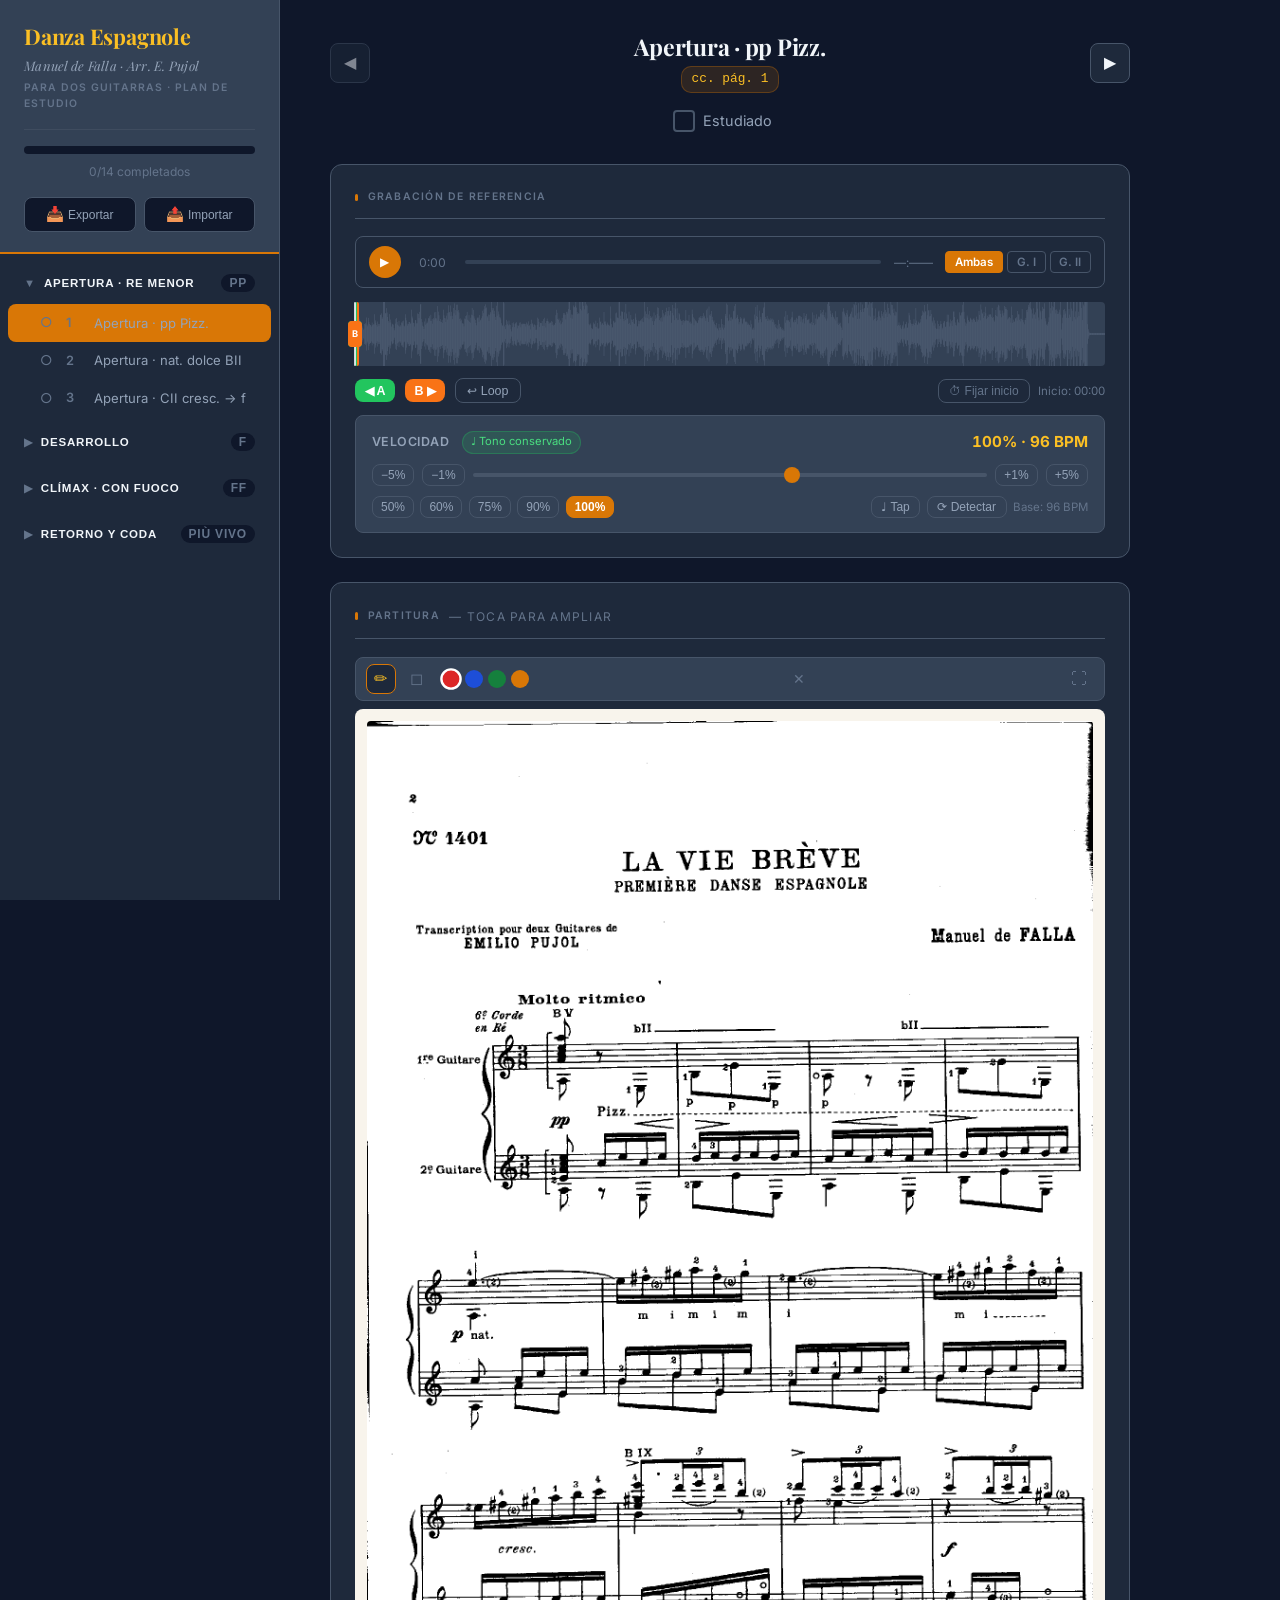
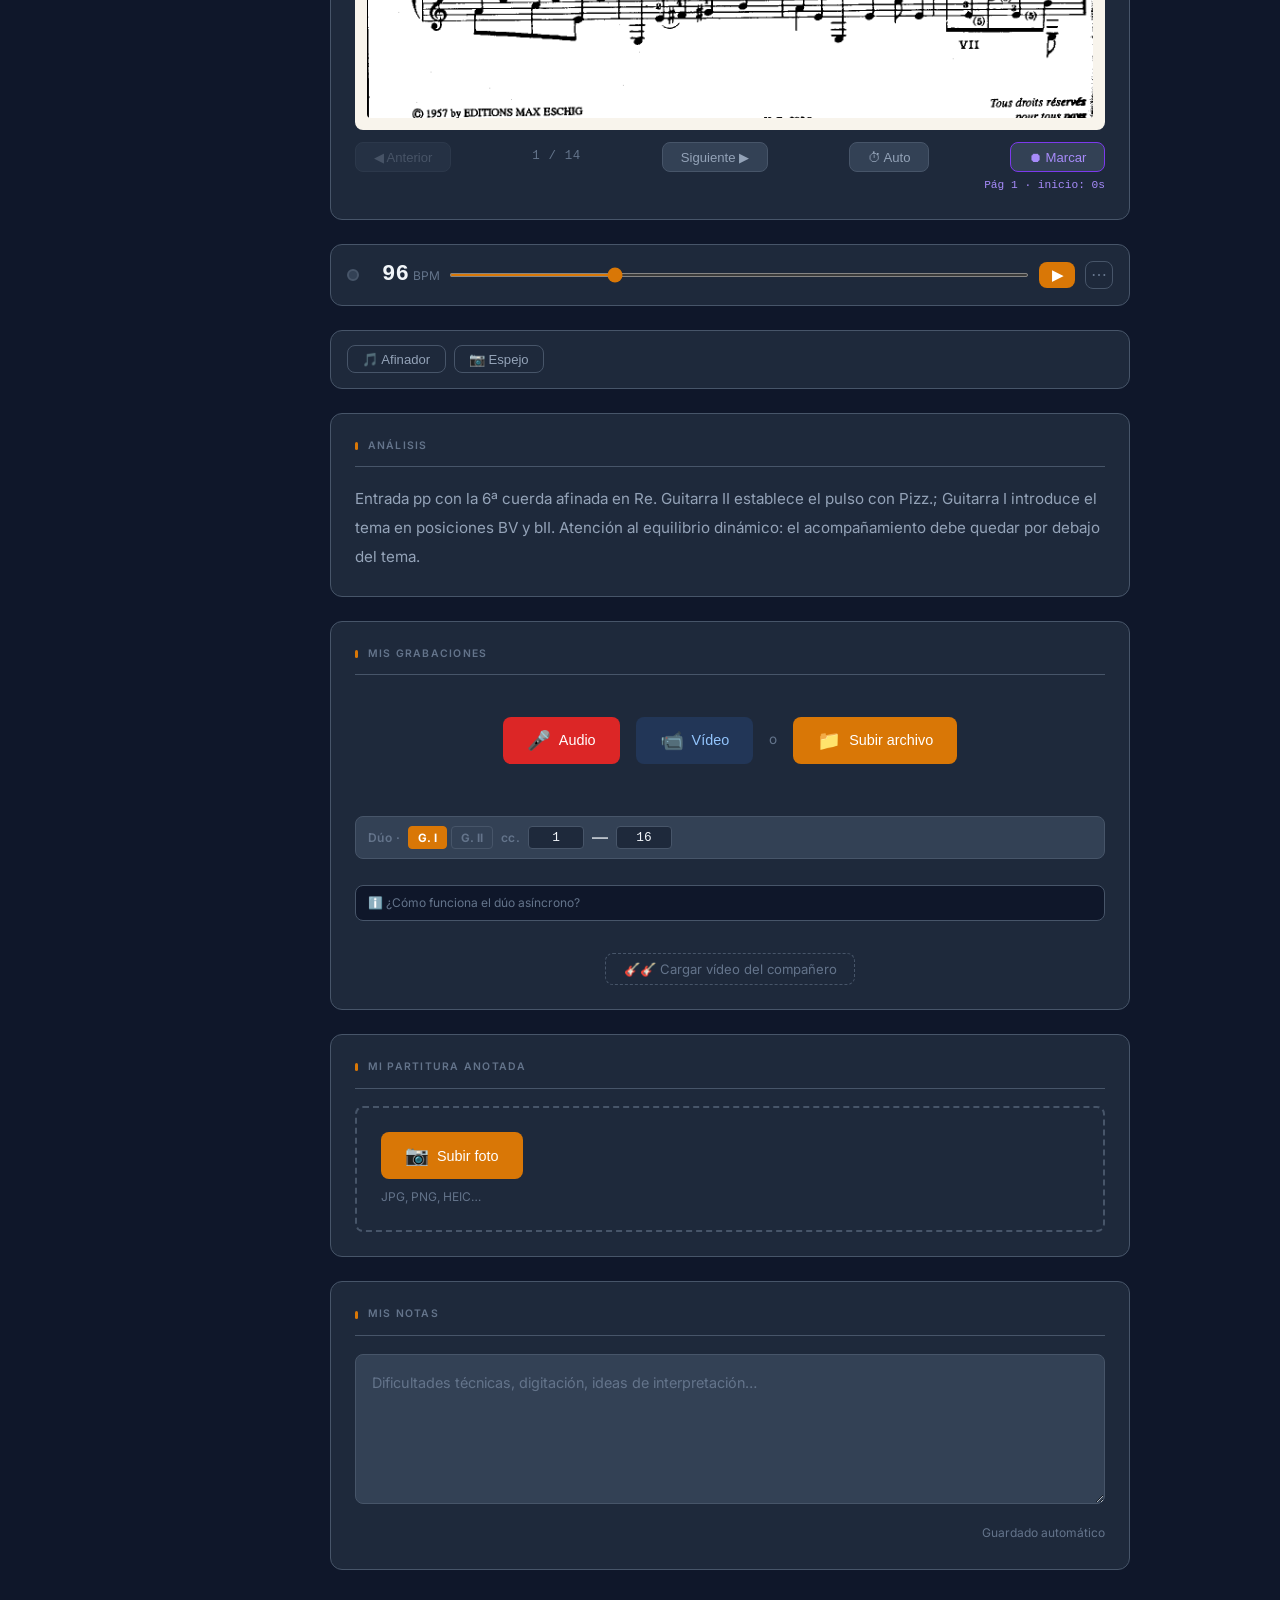
==== commit eeee32ff: "Fix audio glitch on auto page-follow + editable page times - switchScorePage(): lightweight version " ====
--- a/index.html
+++ b/index.html
@@ -10,7 +10,7 @@
     <link rel="icon" href="data:image/svg+xml,<svg xmlns='http://www.w3.org/2000/svg' viewBox='0 0 100 100'><text y='.9em' font-size='90'>🎸</text></svg>">
     <meta name="theme-color" content="#0f172a">
     <title>Danza Espagnole · De Falla / Pujol — Plan de Estudio</title>
-    <link rel="stylesheet" href="css/styles.css?v=13">
+    <link rel="stylesheet" href="css/styles.css?v=14">
 </head>
 <body>
     <div class="app-container">
@@ -202,7 +202,9 @@
                         <span class="page-nav-info" id="pageNavInfo">1 / 14</span>
                         <button class="page-nav-btn" id="scoreNextBtn" title="Página siguiente (→)">Siguiente ▶</button>
                         <button class="page-nav-btn page-auto-btn" id="autoFollowBtn" title="Pasar páginas automáticamente según el audio">⏱ Auto</button>
-                    </div>
+                        <button class="page-nav-btn page-mark-btn" id="markTimeBtn" title="Marcar tiempo actual como inicio de esta página">⏺ Marcar</button>
+                    </div>
+                    <div class="page-mark-hint" id="pageMarkHint"></div>
                 </div>
 
                 <!-- Fullscreen overlay -->
@@ -441,6 +443,6 @@
 </div>
     <script src="js/data.js?v=7"></script>
     <script src="js/waveforms.js?v=1"></script>
-    <script src="js/app.js?v=22"></script>
+    <script src="js/app.js?v=23"></script>
 </body>
 </html>
--- a/css/styles.css
+++ b/css/styles.css
@@ -1918,6 +1918,31 @@
     color: #fff;
 }
 
+.page-mark-btn {
+    border-color: #7c3aed;
+    color: #a78bfa;
+}
+.page-mark-btn:hover:not(:disabled) {
+    background: #7c3aed;
+    border-color: #7c3aed;
+    color: #fff;
+}
+.page-mark-btn.marked {
+    background: #7c3aed;
+    border-color: #7c3aed;
+    color: #fff;
+}
+
+.page-mark-hint {
+    font-size: 0.7rem;
+    color: #a78bfa;
+    min-height: 1rem;
+    margin-top: 0.3rem;
+    text-align: right;
+    font-variant-numeric: tabular-nums;
+    font-family: monospace;
+}
+
 .page-nav-info {
     font-size: 0.78rem;
     color: var(--text-muted);
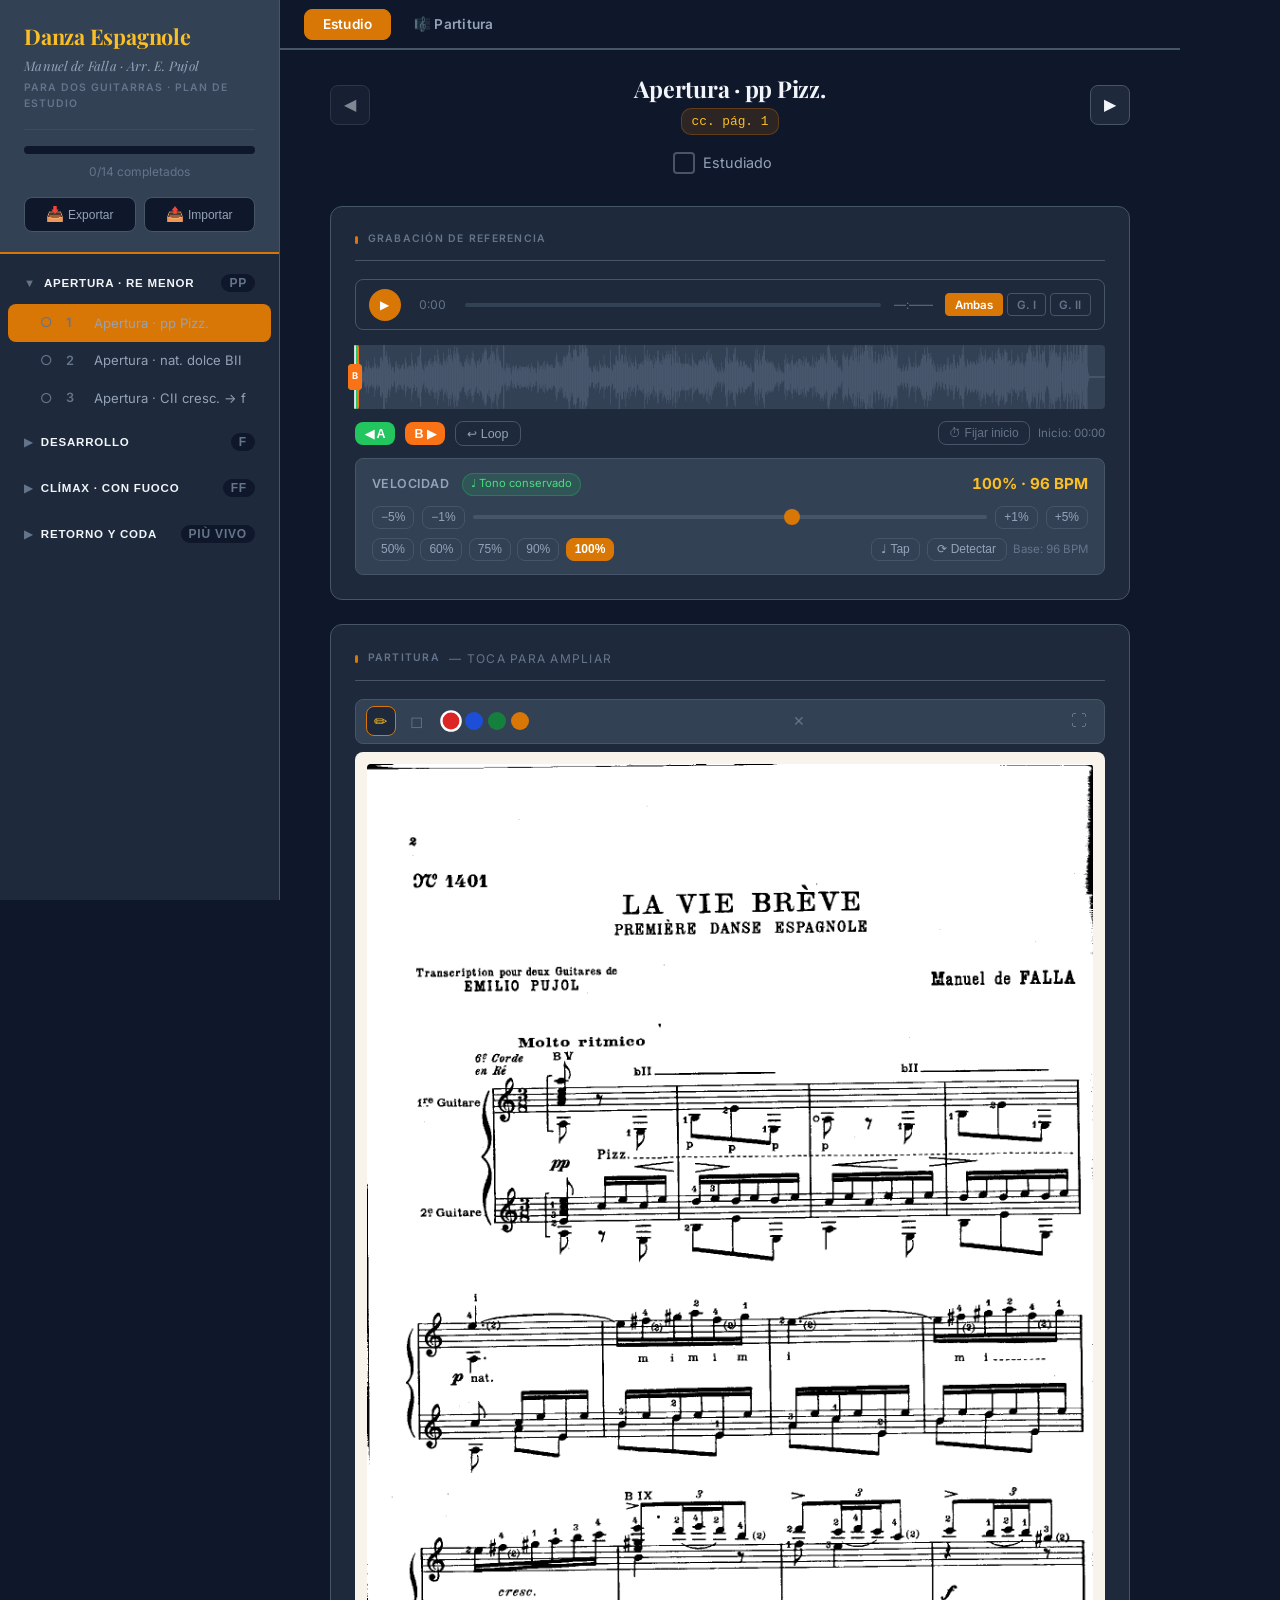
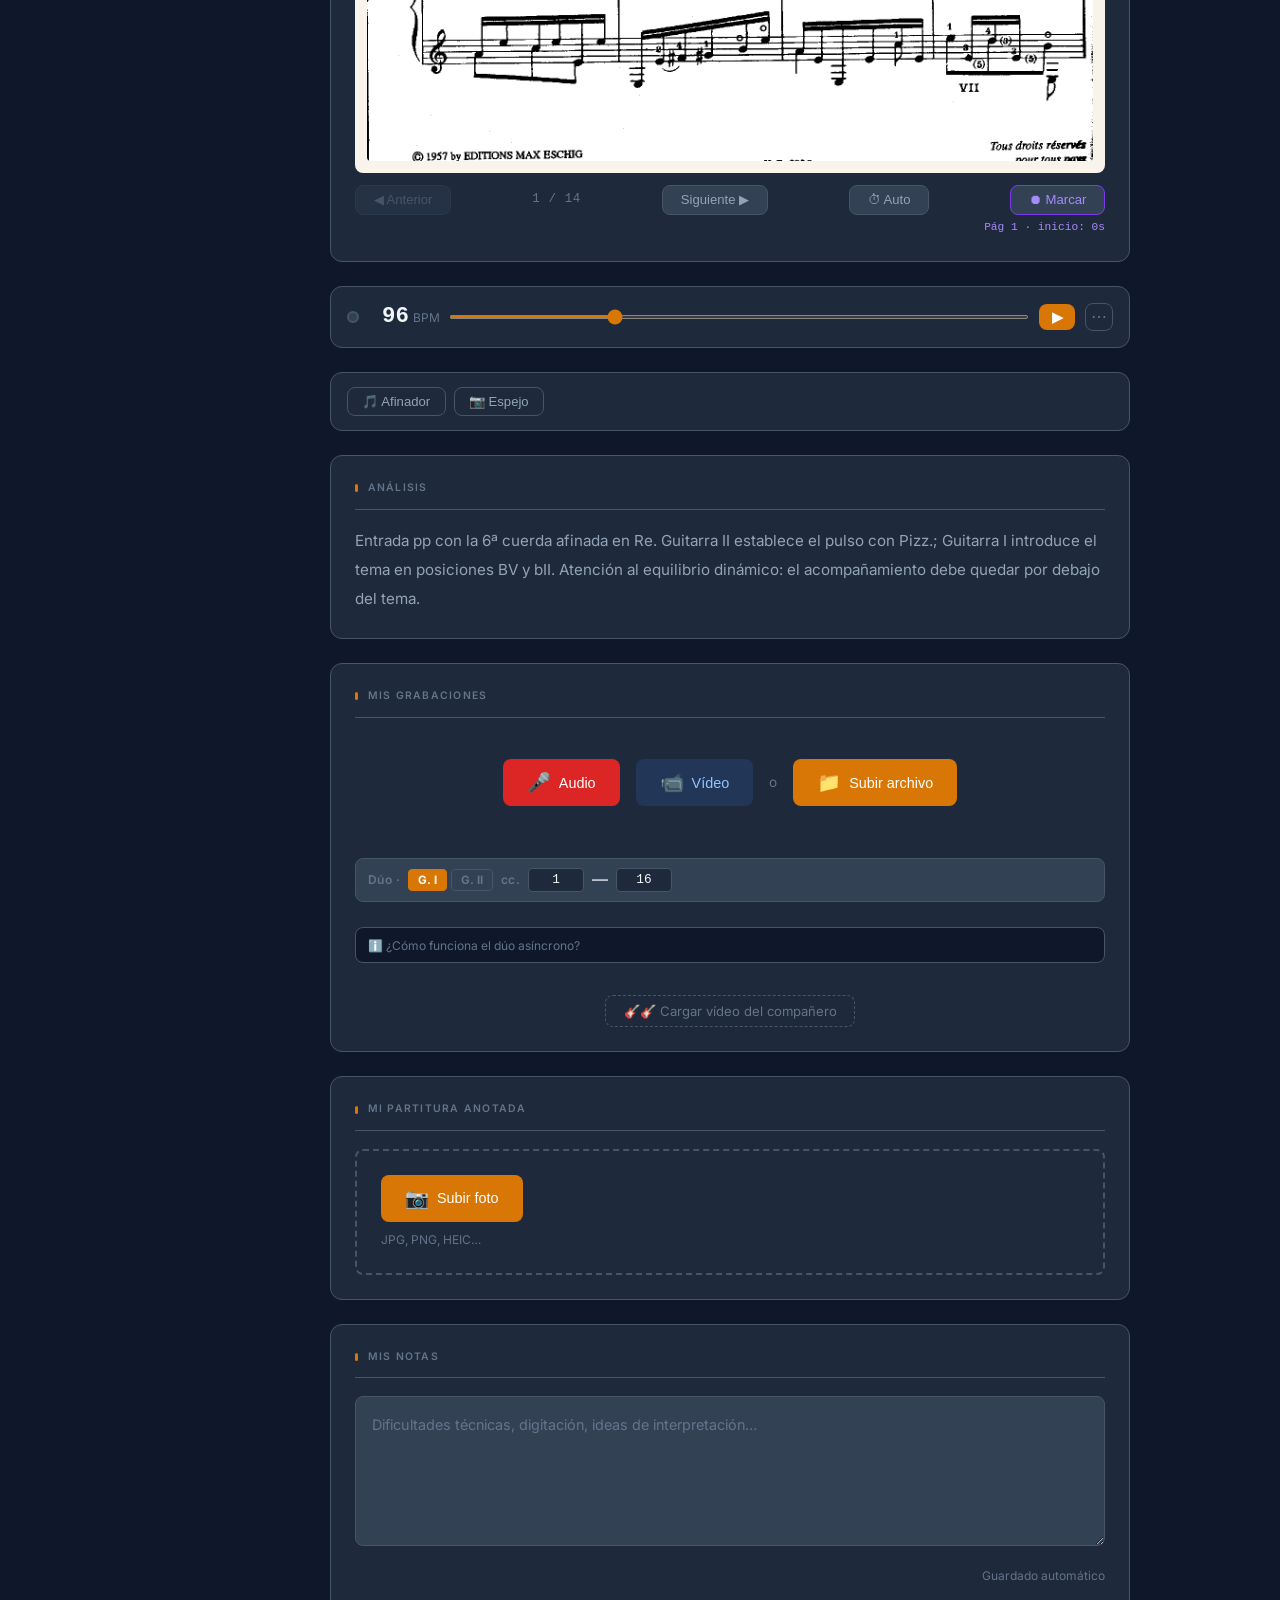
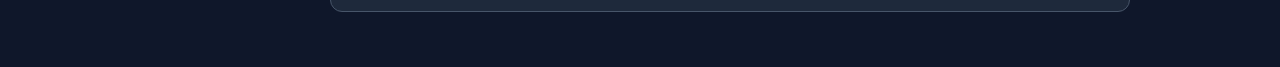
==== commit b15d4fc5: "Add Partitura tab: score viewer with measure sync, click-to-seek, A-B loop - New tab bar (Estudio / " ====
--- a/index.html
+++ b/index.html
@@ -10,7 +10,7 @@
     <link rel="icon" href="data:image/svg+xml,<svg xmlns='http://www.w3.org/2000/svg' viewBox='0 0 100 100'><text y='.9em' font-size='90'>🎸</text></svg>">
     <meta name="theme-color" content="#0f172a">
     <title>Danza Espagnole · De Falla / Pujol — Plan de Estudio</title>
-    <link rel="stylesheet" href="css/styles.css?v=14">
+    <link rel="stylesheet" href="css/styles.css?v=15">
 </head>
 <body>
     <div class="app-container">
@@ -86,6 +86,12 @@
 
         <!-- Main Content -->
         <main class="main-content" id="mainContent">
+            <!-- Tab switcher -->
+            <div class="main-tab-bar">
+                <button class="main-tab-btn active" id="tabEstudio" onclick="scorePlayerHide()">Estudio</button>
+                <button class="main-tab-btn" id="tabPartitura" onclick="scorePlayerShow()">🎼 Partitura</button>
+            </div>
+
             <div class="pasaje-view" id="pasajeView">
                 <!-- Header -->
                 <div class="variation-header">
@@ -414,6 +420,38 @@
                     <textarea id="notesTextarea" placeholder="Dificultades técnicas, digitación, ideas de interpretación…"></textarea>
                     <div class="notes-footer">
                         <span class="autosave-indicator" id="autosaveIndicator">Guardado automático</span>
+                    </div>
+                </div>
+            </div>
+
+            <!-- ── Score Player View ──────────────────────────────────── -->
+            <div class="sp-view" id="scorePlayerView" style="display:none">
+                <div class="sp-topbar">
+                    <div class="sp-topbar-left">
+                        <button class="sp-nav-btn" id="spPrevPage" disabled>◀</button>
+                        <span class="sp-page-info" id="spPageInfo">1 / 14</span>
+                        <button class="sp-nav-btn" id="spNextPage">▶</button>
+                    </div>
+                    <div class="sp-topbar-center">
+                        <span class="sp-measure-info" id="spMeasureInfo"></span>
+                    </div>
+                    <div class="sp-topbar-right">
+                        <span class="sp-time" id="spTimeDisplay">0:00</span>
+                    </div>
+                </div>
+                <div class="sp-seekbar-wrap" id="spSeekWrap">
+                    <div class="sp-seekbar-fill" id="spSeekFill"></div>
+                    <div class="sp-seekbar-thumb" id="spSeekThumb"></div>
+                </div>
+                <div class="sp-loop-bar">
+                    <button class="sp-ctrl-btn" id="spLoopBtn">⟳ Loop</button>
+                    <button class="sp-ctrl-btn" id="spClearLoop">✕ Borrar</button>
+                    <span class="sp-loop-status" id="spLoopStatus"></span>
+                </div>
+                <div class="sp-score-area">
+                    <div class="sp-wrapper" id="spWrapper">
+                        <img id="spImg" src="" alt="Partitura" draggable="false">
+                        <div class="sp-hl" id="spHL"></div>
                     </div>
                 </div>
             </div>
@@ -442,7 +480,9 @@
     </div>
 </div>
     <script src="js/data.js?v=7"></script>
+    <script src="js/annotations-data.js"></script>
     <script src="js/waveforms.js?v=1"></script>
-    <script src="js/app.js?v=23"></script>
+    <script src="js/score-player.js"></script>
+    <script src="js/app.js?v=24"></script>
 </body>
 </html>
--- a/css/styles.css
+++ b/css/styles.css
@@ -1933,6 +1933,18 @@
     color: #fff;
 }
 
+.mark-reset-btn {
+    background: none;
+    border: none;
+    color: #a78bfa;
+    font-size: 0.7rem;
+    cursor: pointer;
+    padding: 0 0.25rem;
+    opacity: 0.7;
+    font-family: 'Inter', sans-serif;
+}
+.mark-reset-btn:hover { opacity: 1; color: #ef4444; }
+
 .page-mark-hint {
     font-size: 0.7rem;
     color: #a78bfa;
@@ -2469,3 +2481,203 @@
     color: #fff;
     border-color: var(--accent);
 }
+
+/* ── Main Tab Bar ───────────────────────────────────────────────────── */
+.main-tab-bar {
+    position: sticky;
+    top: 0;
+    z-index: 50;
+    display: flex;
+    gap: 0.25rem;
+    background: var(--bg-primary);
+    border-bottom: 2px solid var(--border-color);
+    padding: 0.55rem 1.5rem;
+    margin: -2rem -2rem 1.5rem;
+}
+.main-tab-btn {
+    padding: 0.4rem 1.1rem;
+    border-radius: var(--radius);
+    border: 1px solid transparent;
+    background: transparent;
+    color: var(--text-secondary);
+    font-size: 0.85rem;
+    font-weight: 600;
+    cursor: pointer;
+    transition: all 0.15s;
+    letter-spacing: 0.02em;
+    font-family: 'Inter', sans-serif;
+}
+.main-tab-btn:hover { background: var(--bg-tertiary); color: var(--text-primary); }
+.main-tab-btn.active { background: var(--accent); color: #fff; border-color: var(--accent); }
+
+/* ── Score Player View ──────────────────────────────────────────────── */
+.sp-view {
+    display: flex;
+    flex-direction: column;
+    gap: 0.5rem;
+    margin: 0 -2rem;
+    padding: 0 0.75rem 1rem;
+}
+.sp-topbar {
+    display: flex;
+    align-items: center;
+    gap: 0.5rem;
+    padding: 0.3rem 0.25rem;
+    flex-wrap: wrap;
+}
+.sp-topbar-left, .sp-topbar-right {
+    display: flex;
+    align-items: center;
+    gap: 0.4rem;
+    flex-shrink: 0;
+}
+.sp-topbar-center {
+    flex: 1;
+    text-align: center;
+    min-width: 0;
+}
+.sp-nav-btn {
+    width: 32px;
+    height: 32px;
+    border-radius: var(--radius);
+    border: 1px solid var(--border-color);
+    background: var(--bg-secondary);
+    color: var(--text-primary);
+    cursor: pointer;
+    font-size: 0.8rem;
+    display: flex;
+    align-items: center;
+    justify-content: center;
+    transition: all 0.15s;
+    font-family: 'Inter', sans-serif;
+}
+.sp-nav-btn:hover:not(:disabled) { background: var(--bg-tertiary); }
+.sp-nav-btn:disabled { opacity: 0.3; cursor: default; }
+.sp-page-info {
+    font-size: 0.78rem;
+    color: var(--text-secondary);
+    min-width: 40px;
+    text-align: center;
+}
+.sp-measure-info {
+    font-size: 0.8rem;
+    color: var(--accent-light);
+    font-weight: 600;
+}
+.sp-time {
+    font-size: 0.78rem;
+    color: var(--text-muted);
+    font-variant-numeric: tabular-nums;
+    min-width: 36px;
+}
+/* Seekbar */
+.sp-seekbar-wrap {
+    position: relative;
+    height: 18px;
+    background: var(--bg-tertiary);
+    border-radius: 9px;
+    cursor: pointer;
+    margin: 0 0.25rem;
+    touch-action: none;
+    flex-shrink: 0;
+}
+.sp-seekbar-fill {
+    position: absolute;
+    left: 0; top: 0;
+    height: 100%;
+    border-radius: 9px;
+    background: var(--accent);
+    width: 0%;
+    pointer-events: none;
+}
+.sp-seekbar-thumb {
+    position: absolute;
+    top: 50%;
+    transform: translate(-50%, -50%);
+    width: 18px;
+    height: 18px;
+    border-radius: 50%;
+    background: var(--accent-light);
+    left: 0%;
+    pointer-events: none;
+    box-shadow: 0 1px 4px rgba(0,0,0,0.5);
+}
+/* Loop bar */
+.sp-loop-bar {
+    display: flex;
+    align-items: center;
+    gap: 0.5rem;
+    padding: 0 0.25rem;
+    flex-wrap: wrap;
+    flex-shrink: 0;
+}
+.sp-ctrl-btn {
+    padding: 0.3rem 0.75rem;
+    border-radius: var(--radius);
+    border: 1px solid var(--border-color);
+    background: var(--bg-secondary);
+    color: var(--text-primary);
+    font-size: 0.78rem;
+    cursor: pointer;
+    transition: all 0.15s;
+    font-family: 'Inter', sans-serif;
+}
+.sp-ctrl-btn:hover { background: var(--bg-tertiary); }
+.sp-ctrl-btn.active { background: var(--accent); border-color: var(--accent); color: #fff; }
+.sp-loop-status {
+    font-size: 0.73rem;
+    color: var(--text-muted);
+}
+/* Score area */
+.sp-score-area {
+    overflow-y: auto;
+    display: flex;
+    justify-content: center;
+    border-radius: var(--radius);
+    background: #13172b;
+    min-height: 200px;
+    max-height: calc(100vh - 230px);
+}
+.sp-wrapper {
+    position: relative;
+    width: 100%;
+    max-width: 860px;
+    cursor: crosshair;
+}
+#spImg {
+    width: 100%;
+    display: block;
+    user-select: none;
+    -webkit-user-drag: none;
+    touch-action: pan-y;
+}
+/* Highlight */
+.sp-hl {
+    position: absolute;
+    display: none;
+    border: 2px solid #fbbf24;
+    background: rgba(251,191,36,0.13);
+    border-radius: 3px;
+    pointer-events: none;
+    transition: left 0.08s, top 0.08s, width 0.08s;
+}
+/* Loop markers */
+.sp-marker {
+    position: absolute;
+    border-radius: 3px;
+    pointer-events: none;
+}
+.sp-marker-a {
+    border: 2px solid #22c55e;
+    background: rgba(34,197,94,0.13);
+}
+.sp-marker-b {
+    border: 2px solid #60a5fa;
+    background: rgba(96,165,250,0.13);
+}
+
+@media (max-width: 768px) {
+    .main-tab-bar { margin: -2rem -2rem 1rem; padding: 0.5rem 1rem; }
+    .sp-view { margin: 0 -2rem; padding: 0 0.4rem 1rem; }
+    .sp-score-area { max-height: calc(100dvh - 200px); }
+}
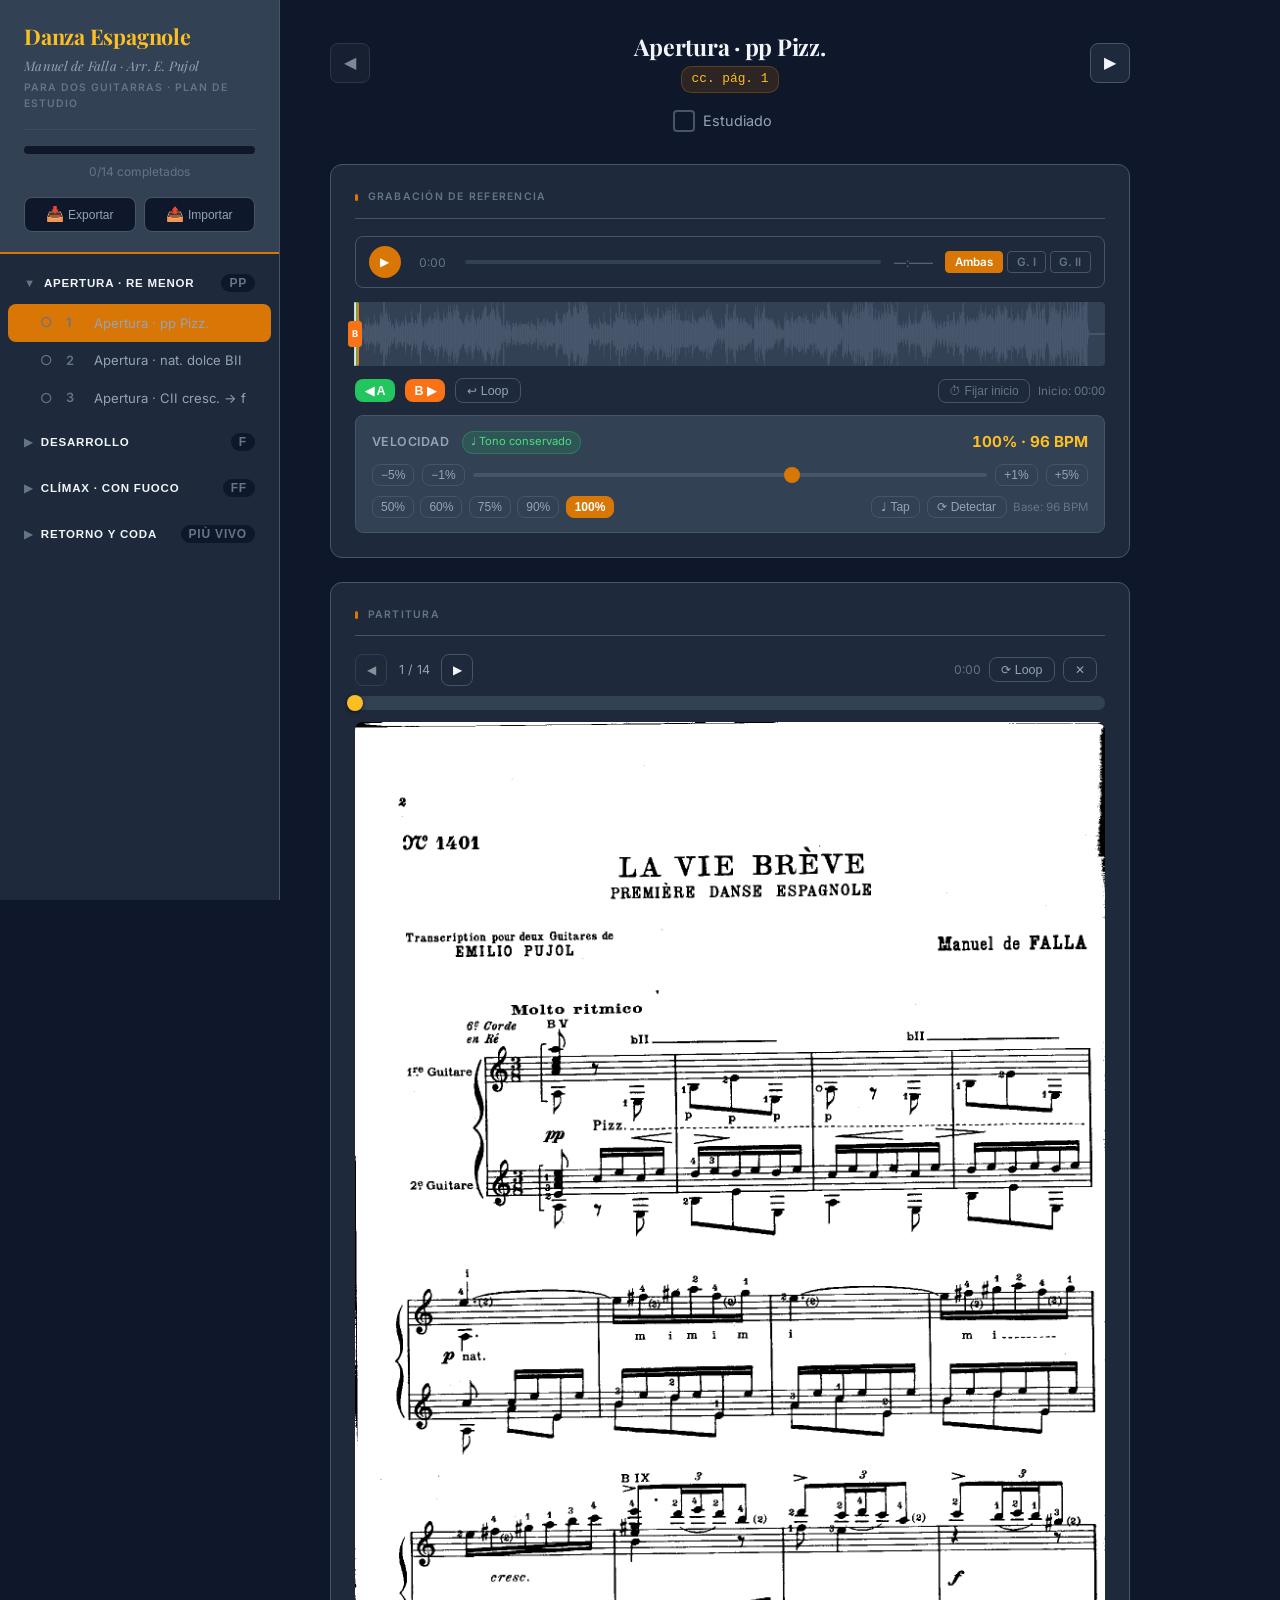
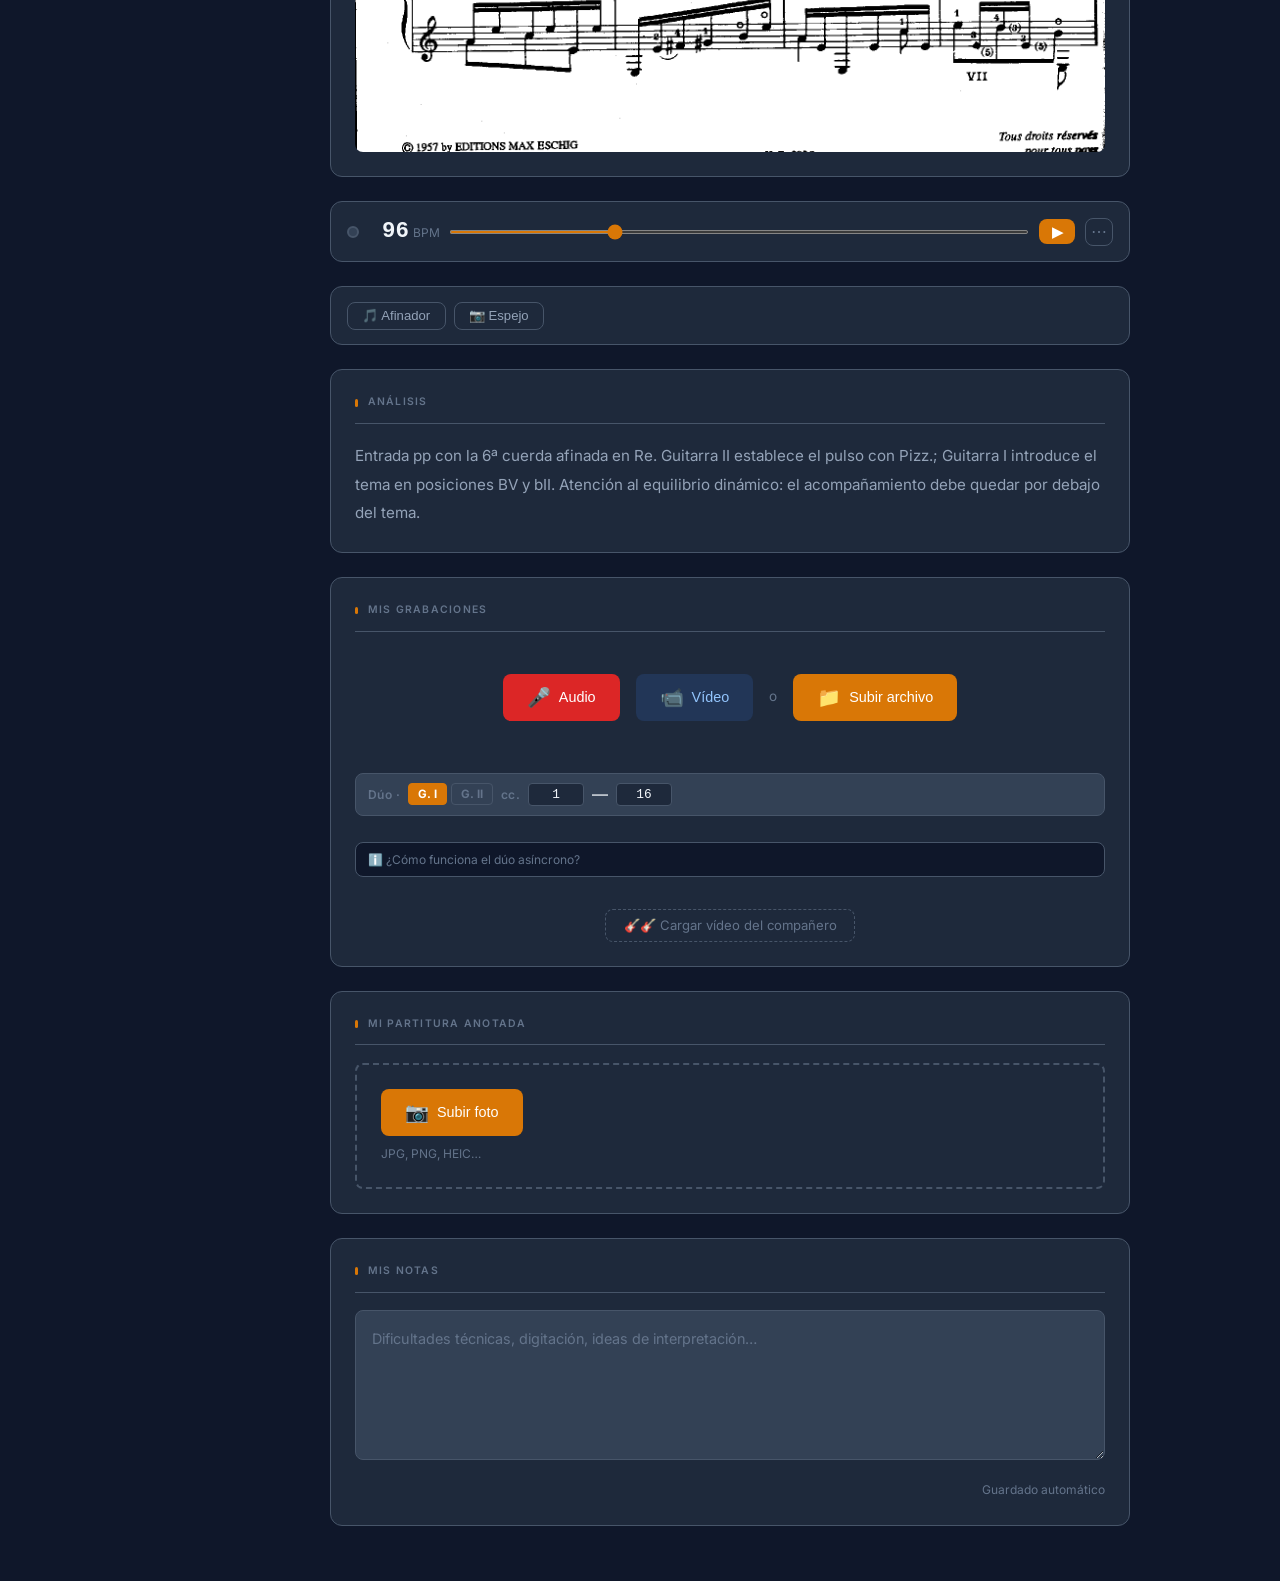
==== commit a2eafc99: "Embed score player in Partitura section, remove separate tab - Replaces annotation toolbar with scor" ====
--- a/index.html
+++ b/index.html
@@ -86,12 +86,6 @@
 
         <!-- Main Content -->
         <main class="main-content" id="mainContent">
-            <!-- Tab switcher -->
-            <div class="main-tab-bar">
-                <button class="main-tab-btn active" id="tabEstudio" onclick="scorePlayerHide()">Estudio</button>
-                <button class="main-tab-btn" id="tabPartitura" onclick="scorePlayerShow()">🎼 Partitura</button>
-            </div>
-
             <div class="pasaje-view" id="pasajeView">
                 <!-- Header -->
                 <div class="variation-header">
@@ -184,33 +178,56 @@
 
                 <!-- Score Image -->
                 <div class="manuscript-section">
-                    <h3>Partitura <span class="zoom-hint">— toca para ampliar</span></h3>
-                    <div class="annotation-toolbar" id="annotationToolbar">
-                        <button class="anno-btn active" id="annoPencil" title="Lápiz">✏</button>
-                        <button class="anno-btn" id="annoEraser" title="Goma">◻</button>
-                        <div class="anno-colors">
-                            <button class="anno-color-btn active" data-color="#dc2626" title="Rojo" style="background:#dc2626"></button>
-                            <button class="anno-color-btn" data-color="#1d4ed8" title="Azul" style="background:#1d4ed8"></button>
-                            <button class="anno-color-btn" data-color="#15803d" title="Verde" style="background:#15803d"></button>
-                            <button class="anno-color-btn" data-color="#d97706" title="Naranja" style="background:#d97706"></button>
-                        </div>
-                        <button class="anno-clear-btn" id="annoClear" title="Borrar anotaciones">✕</button>
-                    <button class="anno-btn anno-open-fs" id="annoOpenFs" title="Pantalla completa">⛶</button>
-                    </div>
-                    <div class="manuscript-container">
-                        <div class="score-annotation-wrapper">
-                            <img id="manuscriptImg" src="" alt="Partitura" title="Toca para ampliar">
-                            <canvas id="annotationCanvas" class="annotation-canvas"></canvas>
-                        </div>
-                    </div>
-                    <div class="score-page-nav">
-                        <button class="page-nav-btn" id="scorePrevBtn" title="Página anterior (←)" disabled>◀ Anterior</button>
-                        <span class="page-nav-info" id="pageNavInfo">1 / 14</span>
-                        <button class="page-nav-btn" id="scoreNextBtn" title="Página siguiente (→)">Siguiente ▶</button>
-                        <button class="page-nav-btn page-auto-btn" id="autoFollowBtn" title="Pasar páginas automáticamente según el audio">⏱ Auto</button>
-                        <button class="page-nav-btn page-mark-btn" id="markTimeBtn" title="Marcar tiempo actual como inicio de esta página">⏺ Marcar</button>
-                    </div>
-                    <div class="page-mark-hint" id="pageMarkHint"></div>
+                    <h3>Partitura</h3>
+                    <!-- Controles score player -->
+                    <div class="sp-controls-row">
+                        <button class="nav-btn sp-pg-btn" id="spPrevPage" disabled>◀</button>
+                        <span class="sp-page-info" id="spPageInfo">1 / 14</span>
+                        <button class="nav-btn sp-pg-btn" id="spNextPage">▶</button>
+                        <span class="sp-measure-info" id="spMeasureInfo"></span>
+                        <span class="sp-spacer"></span>
+                        <span class="sp-time" id="spTimeDisplay">0:00</span>
+                        <button class="loop-btn" id="spLoopBtn">⟳ Loop</button>
+                        <button class="loop-btn" id="spClearLoop">✕</button>
+                        <span class="sp-loop-status" id="spLoopStatus"></span>
+                    </div>
+                    <div class="sp-seekbar-wrap" id="spSeekWrap">
+                        <div class="sp-seekbar-fill" id="spSeekFill"></div>
+                        <div class="sp-seekbar-thumb" id="spSeekThumb"></div>
+                    </div>
+                    <div class="sp-wrapper" id="spWrapper">
+                        <img id="spImg" src="" alt="Partitura" draggable="false">
+                        <div class="sp-hl" id="spHL"></div>
+                    </div>
+                    <!-- Elementos legados ocultos — app.js los necesita -->
+                    <div hidden>
+                        <div class="annotation-toolbar" id="annotationToolbar">
+                            <button class="anno-btn active" id="annoPencil">✏</button>
+                            <button class="anno-btn" id="annoEraser">◻</button>
+                            <div class="anno-colors">
+                                <button class="anno-color-btn active" data-color="#dc2626" style="background:#dc2626"></button>
+                                <button class="anno-color-btn" data-color="#1d4ed8" style="background:#1d4ed8"></button>
+                                <button class="anno-color-btn" data-color="#15803d" style="background:#15803d"></button>
+                                <button class="anno-color-btn" data-color="#d97706" style="background:#d97706"></button>
+                            </div>
+                            <button class="anno-clear-btn" id="annoClear">✕</button>
+                            <button class="anno-btn" id="annoOpenFs">⛶</button>
+                        </div>
+                        <div class="manuscript-container">
+                            <div class="score-annotation-wrapper">
+                                <img id="manuscriptImg" src="" alt="">
+                                <canvas id="annotationCanvas" class="annotation-canvas"></canvas>
+                            </div>
+                        </div>
+                        <div class="score-page-nav">
+                            <button id="scorePrevBtn" disabled>◀</button>
+                            <span id="pageNavInfo">1 / 14</span>
+                            <button id="scoreNextBtn">▶</button>
+                            <button id="autoFollowBtn">Auto</button>
+                            <button id="markTimeBtn">Marcar</button>
+                        </div>
+                        <div id="pageMarkHint"></div>
+                    </div>
                 </div>
 
                 <!-- Fullscreen overlay -->
@@ -424,37 +441,6 @@
                 </div>
             </div>
 
-            <!-- ── Score Player View ──────────────────────────────────── -->
-            <div class="sp-view" id="scorePlayerView" style="display:none">
-                <div class="sp-topbar">
-                    <div class="sp-topbar-left">
-                        <button class="sp-nav-btn" id="spPrevPage" disabled>◀</button>
-                        <span class="sp-page-info" id="spPageInfo">1 / 14</span>
-                        <button class="sp-nav-btn" id="spNextPage">▶</button>
-                    </div>
-                    <div class="sp-topbar-center">
-                        <span class="sp-measure-info" id="spMeasureInfo"></span>
-                    </div>
-                    <div class="sp-topbar-right">
-                        <span class="sp-time" id="spTimeDisplay">0:00</span>
-                    </div>
-                </div>
-                <div class="sp-seekbar-wrap" id="spSeekWrap">
-                    <div class="sp-seekbar-fill" id="spSeekFill"></div>
-                    <div class="sp-seekbar-thumb" id="spSeekThumb"></div>
-                </div>
-                <div class="sp-loop-bar">
-                    <button class="sp-ctrl-btn" id="spLoopBtn">⟳ Loop</button>
-                    <button class="sp-ctrl-btn" id="spClearLoop">✕ Borrar</button>
-                    <span class="sp-loop-status" id="spLoopStatus"></span>
-                </div>
-                <div class="sp-score-area">
-                    <div class="sp-wrapper" id="spWrapper">
-                        <img id="spImg" src="" alt="Partitura" draggable="false">
-                        <div class="sp-hl" id="spHL"></div>
-                    </div>
-                </div>
-            </div>
         </main>
     </div>
 
--- a/css/styles.css
+++ b/css/styles.css
@@ -2482,110 +2482,55 @@
     border-color: var(--accent);
 }
 
-/* ── Main Tab Bar ───────────────────────────────────────────────────── */
-.main-tab-bar {
-    position: sticky;
-    top: 0;
-    z-index: 50;
-    display: flex;
-    gap: 0.25rem;
-    background: var(--bg-primary);
-    border-bottom: 2px solid var(--border-color);
-    padding: 0.55rem 1.5rem;
-    margin: -2rem -2rem 1.5rem;
-}
-.main-tab-btn {
-    padding: 0.4rem 1.1rem;
-    border-radius: var(--radius);
-    border: 1px solid transparent;
-    background: transparent;
-    color: var(--text-secondary);
-    font-size: 0.85rem;
-    font-weight: 600;
-    cursor: pointer;
-    transition: all 0.15s;
-    letter-spacing: 0.02em;
-    font-family: 'Inter', sans-serif;
-}
-.main-tab-btn:hover { background: var(--bg-tertiary); color: var(--text-primary); }
-.main-tab-btn.active { background: var(--accent); color: #fff; border-color: var(--accent); }
-
-/* ── Score Player View ──────────────────────────────────────────────── */
-.sp-view {
-    display: flex;
-    flex-direction: column;
+/* ── Score Player (incrustado en .manuscript-section) ───────────────── */
+.sp-controls-row {
+    display: flex;
+    align-items: center;
+    flex-wrap: wrap;
     gap: 0.5rem;
-    margin: 0 -2rem;
-    padding: 0 0.75rem 1rem;
-}
-.sp-topbar {
-    display: flex;
-    align-items: center;
-    gap: 0.5rem;
-    padding: 0.3rem 0.25rem;
-    flex-wrap: wrap;
-}
-.sp-topbar-left, .sp-topbar-right {
-    display: flex;
-    align-items: center;
-    gap: 0.4rem;
-    flex-shrink: 0;
-}
-.sp-topbar-center {
-    flex: 1;
-    text-align: center;
-    min-width: 0;
-}
-.sp-nav-btn {
+    margin-bottom: 0.6rem;
+}
+.sp-pg-btn {
     width: 32px;
     height: 32px;
-    border-radius: var(--radius);
-    border: 1px solid var(--border-color);
-    background: var(--bg-secondary);
-    color: var(--text-primary);
-    cursor: pointer;
-    font-size: 0.8rem;
-    display: flex;
-    align-items: center;
-    justify-content: center;
-    transition: all 0.15s;
-    font-family: 'Inter', sans-serif;
-}
-.sp-nav-btn:hover:not(:disabled) { background: var(--bg-tertiary); }
-.sp-nav-btn:disabled { opacity: 0.3; cursor: default; }
+    font-size: 0.75rem;
+}
 .sp-page-info {
     font-size: 0.78rem;
     color: var(--text-secondary);
-    min-width: 40px;
+    min-width: 38px;
     text-align: center;
 }
 .sp-measure-info {
-    font-size: 0.8rem;
+    font-size: 0.78rem;
     color: var(--accent-light);
     font-weight: 600;
 }
+.sp-spacer { flex: 1; }
 .sp-time {
-    font-size: 0.78rem;
+    font-size: 0.75rem;
     color: var(--text-muted);
     font-variant-numeric: tabular-nums;
-    min-width: 36px;
+}
+.sp-loop-status {
+    font-size: 0.72rem;
+    color: var(--text-muted);
 }
 /* Seekbar */
 .sp-seekbar-wrap {
     position: relative;
-    height: 18px;
+    height: 14px;
     background: var(--bg-tertiary);
-    border-radius: 9px;
-    cursor: pointer;
-    margin: 0 0.25rem;
+    border-radius: 7px;
+    cursor: pointer;
+    margin-bottom: 0.75rem;
     touch-action: none;
-    flex-shrink: 0;
 }
 .sp-seekbar-fill {
     position: absolute;
     left: 0; top: 0;
     height: 100%;
-    border-radius: 9px;
+    border-radius: 7px;
     background: var(--accent);
     width: 0%;
     pointer-events: none;
@@ -2594,55 +2539,21 @@
     position: absolute;
     top: 50%;
     transform: translate(-50%, -50%);
-    width: 18px;
-    height: 18px;
+    width: 16px;
+    height: 16px;
     border-radius: 50%;
     background: var(--accent-light);
     left: 0%;
     pointer-events: none;
     box-shadow: 0 1px 4px rgba(0,0,0,0.5);
 }
-/* Loop bar */
-.sp-loop-bar {
-    display: flex;
-    align-items: center;
-    gap: 0.5rem;
-    padding: 0 0.25rem;
-    flex-wrap: wrap;
-    flex-shrink: 0;
-}
-.sp-ctrl-btn {
-    padding: 0.3rem 0.75rem;
-    border-radius: var(--radius);
-    border: 1px solid var(--border-color);
-    background: var(--bg-secondary);
-    color: var(--text-primary);
-    font-size: 0.78rem;
-    cursor: pointer;
-    transition: all 0.15s;
-    font-family: 'Inter', sans-serif;
-}
-.sp-ctrl-btn:hover { background: var(--bg-tertiary); }
-.sp-ctrl-btn.active { background: var(--accent); border-color: var(--accent); color: #fff; }
-.sp-loop-status {
-    font-size: 0.73rem;
-    color: var(--text-muted);
-}
-/* Score area */
-.sp-score-area {
-    overflow-y: auto;
-    display: flex;
-    justify-content: center;
-    border-radius: var(--radius);
-    background: #13172b;
-    min-height: 200px;
-    max-height: calc(100vh - 230px);
-}
+/* Score wrapper */
 .sp-wrapper {
     position: relative;
     width: 100%;
-    max-width: 860px;
     cursor: crosshair;
+    border-radius: var(--radius);
+    overflow: hidden;
 }
 #spImg {
     width: 100%;
@@ -2667,17 +2578,5 @@
     border-radius: 3px;
     pointer-events: none;
 }
-.sp-marker-a {
-    border: 2px solid #22c55e;
-    background: rgba(34,197,94,0.13);
-}
-.sp-marker-b {
-    border: 2px solid #60a5fa;
-    background: rgba(96,165,250,0.13);
-}
-
-@media (max-width: 768px) {
-    .main-tab-bar { margin: -2rem -2rem 1rem; padding: 0.5rem 1rem; }
-    .sp-view { margin: 0 -2rem; padding: 0 0.4rem 1rem; }
-    .sp-score-area { max-height: calc(100dvh - 200px); }
-}
+.sp-marker-a { border: 2px solid #22c55e; background: rgba(34,197,94,0.13); }
+.sp-marker-b { border: 2px solid #60a5fa; background: rgba(96,165,250,0.13); }
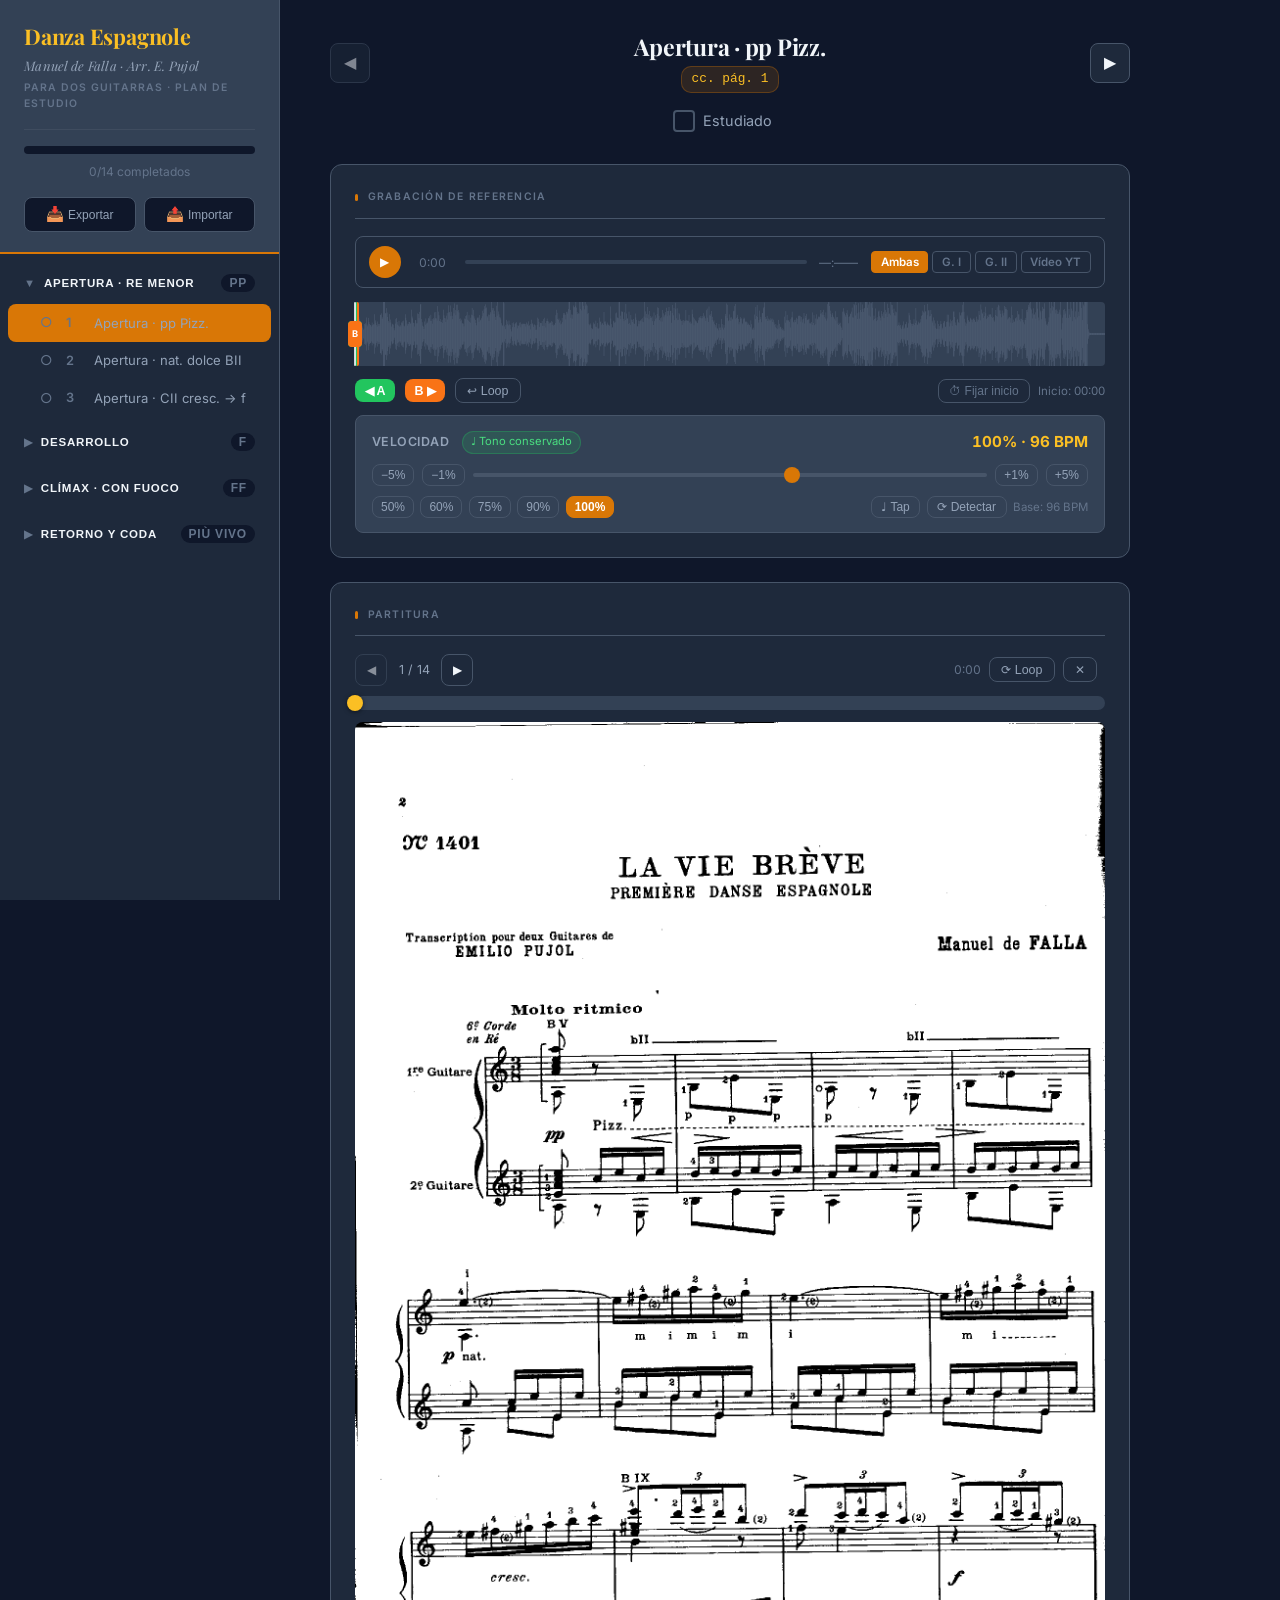
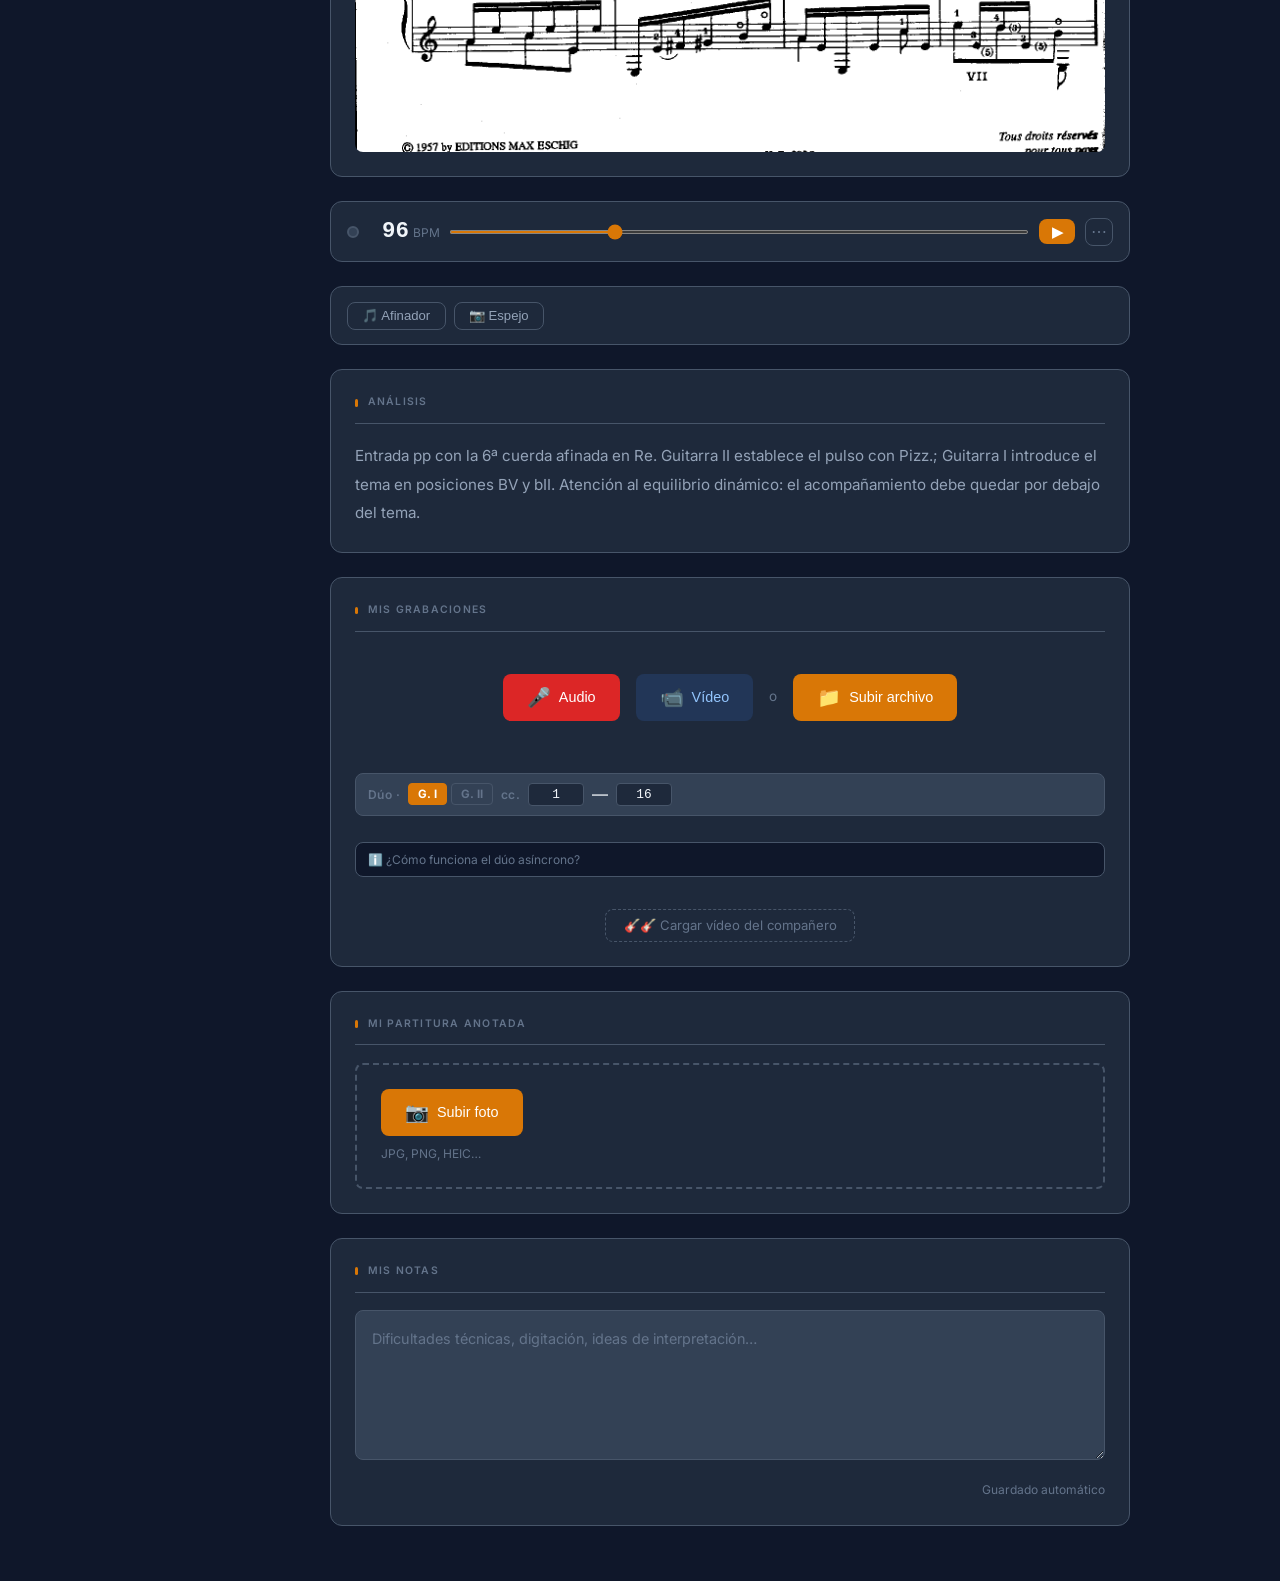
==== commit cbfac7a8: "Añadir vídeo YouTube como fuente alternativa en el reproductor - Convierte <audio id="refVideo"> en " ====
--- a/index.html
+++ b/index.html
@@ -111,10 +111,11 @@
                 <div class="reference-section">
                     <h3>Grabación de referencia</h3>
 
-                    <!-- Audio element oculto — toda la lógica JS existente lo usa por id="refVideo" -->
-                    <audio id="refVideo" preload="metadata">
+                    <!-- Elemento de media — oculto por defecto, visible solo en fuente "yt" -->
+                    <video id="refVideo" preload="metadata" playsinline
+                        style="display:none;width:100%;max-height:300px;border-radius:8px;margin-bottom:8px;background:#000;object-fit:contain">
                         <source src="media/danza-vida-breve-1080p.mp4" type="video/mp4">
-                    </audio>
+                    </video>
 
                     <!-- Barra de reproductor compacta -->
                     <div class="audio-player-bar">
@@ -128,6 +129,7 @@
                             <button class="src-btn active" data-src="both">Ambas</button>
                             <button class="src-btn" data-src="guitar1">G. I</button>
                             <button class="src-btn" data-src="guitar2">G. II</button>
+                            <button class="src-btn" data-src="yt">Vídeo YT</button>
                         </div>
                     </div>
 
--- a/css/styles.css
+++ b/css/styles.css
@@ -2560,7 +2560,7 @@
     display: block;
     user-select: none;
     -webkit-user-drag: none;
-    touch-action: pan-y;
+    touch-action: manipulation;
 }
 /* Highlight */
 .sp-hl {
